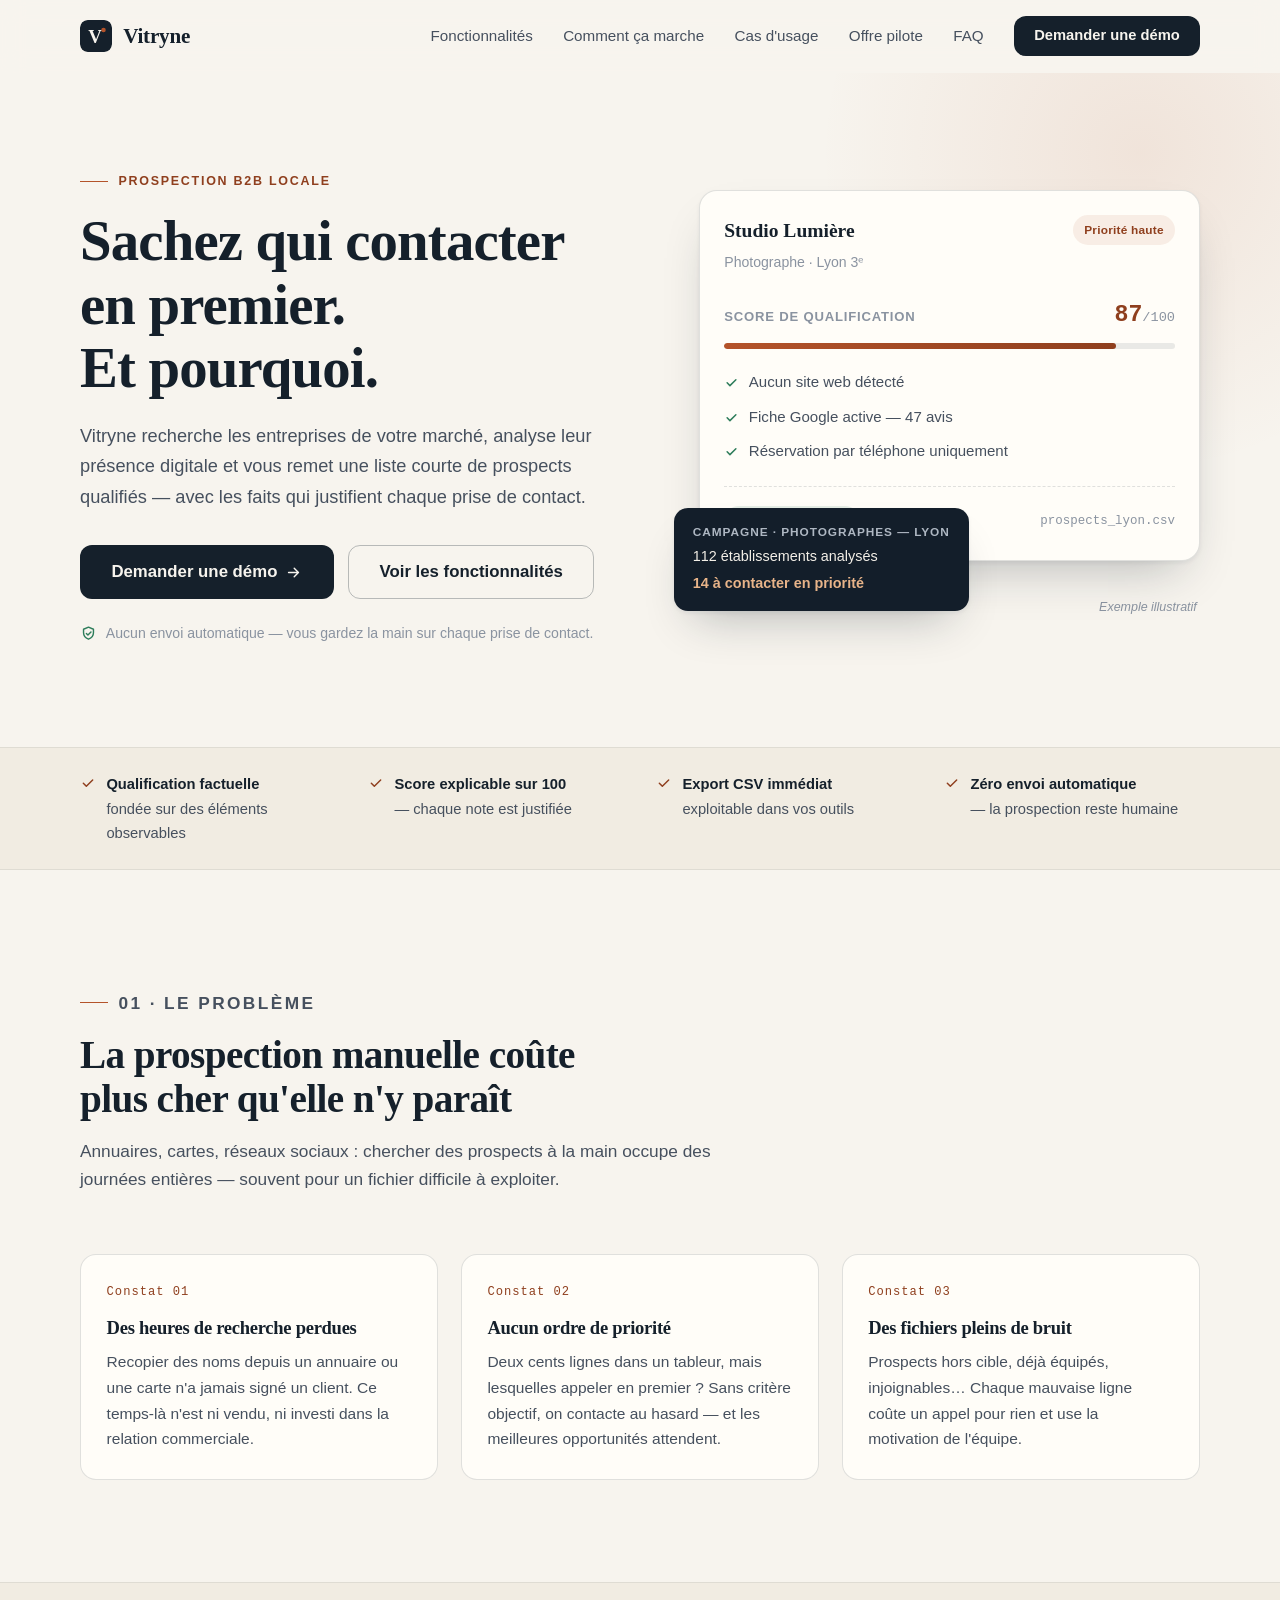
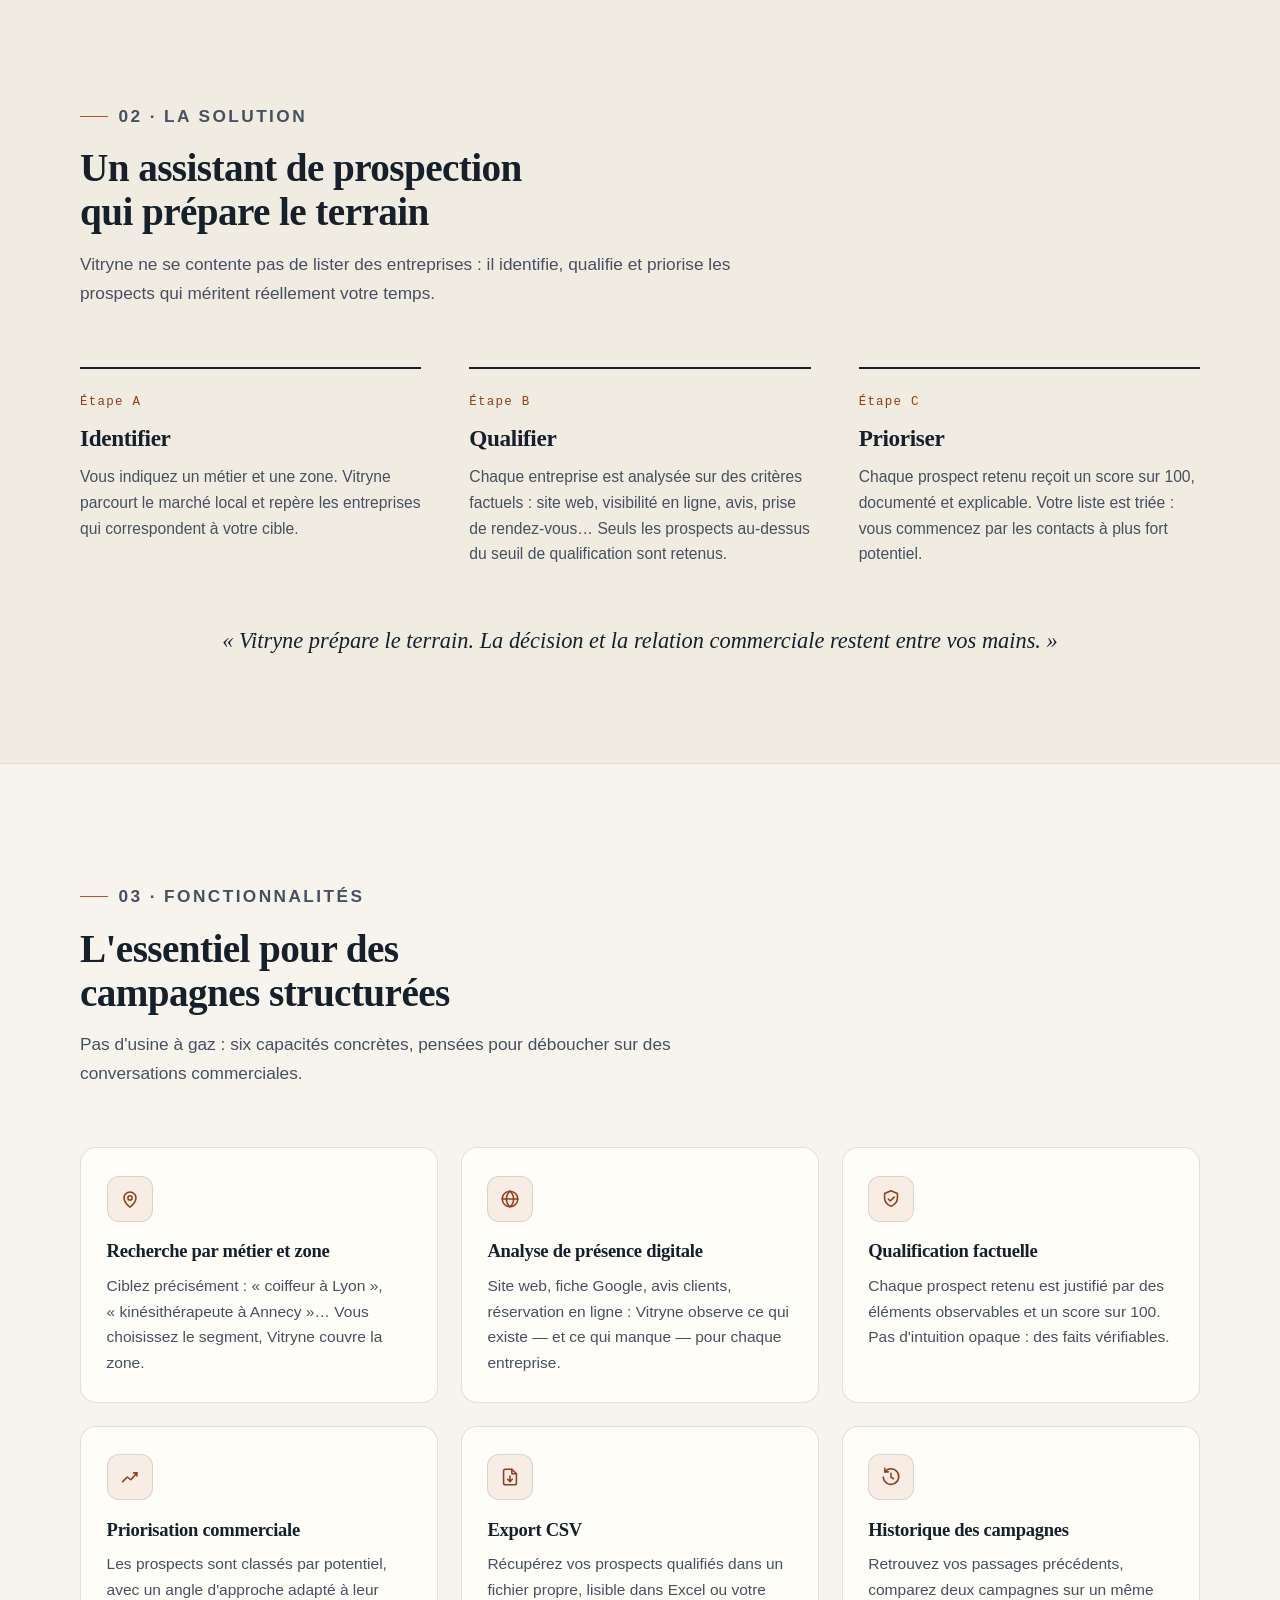
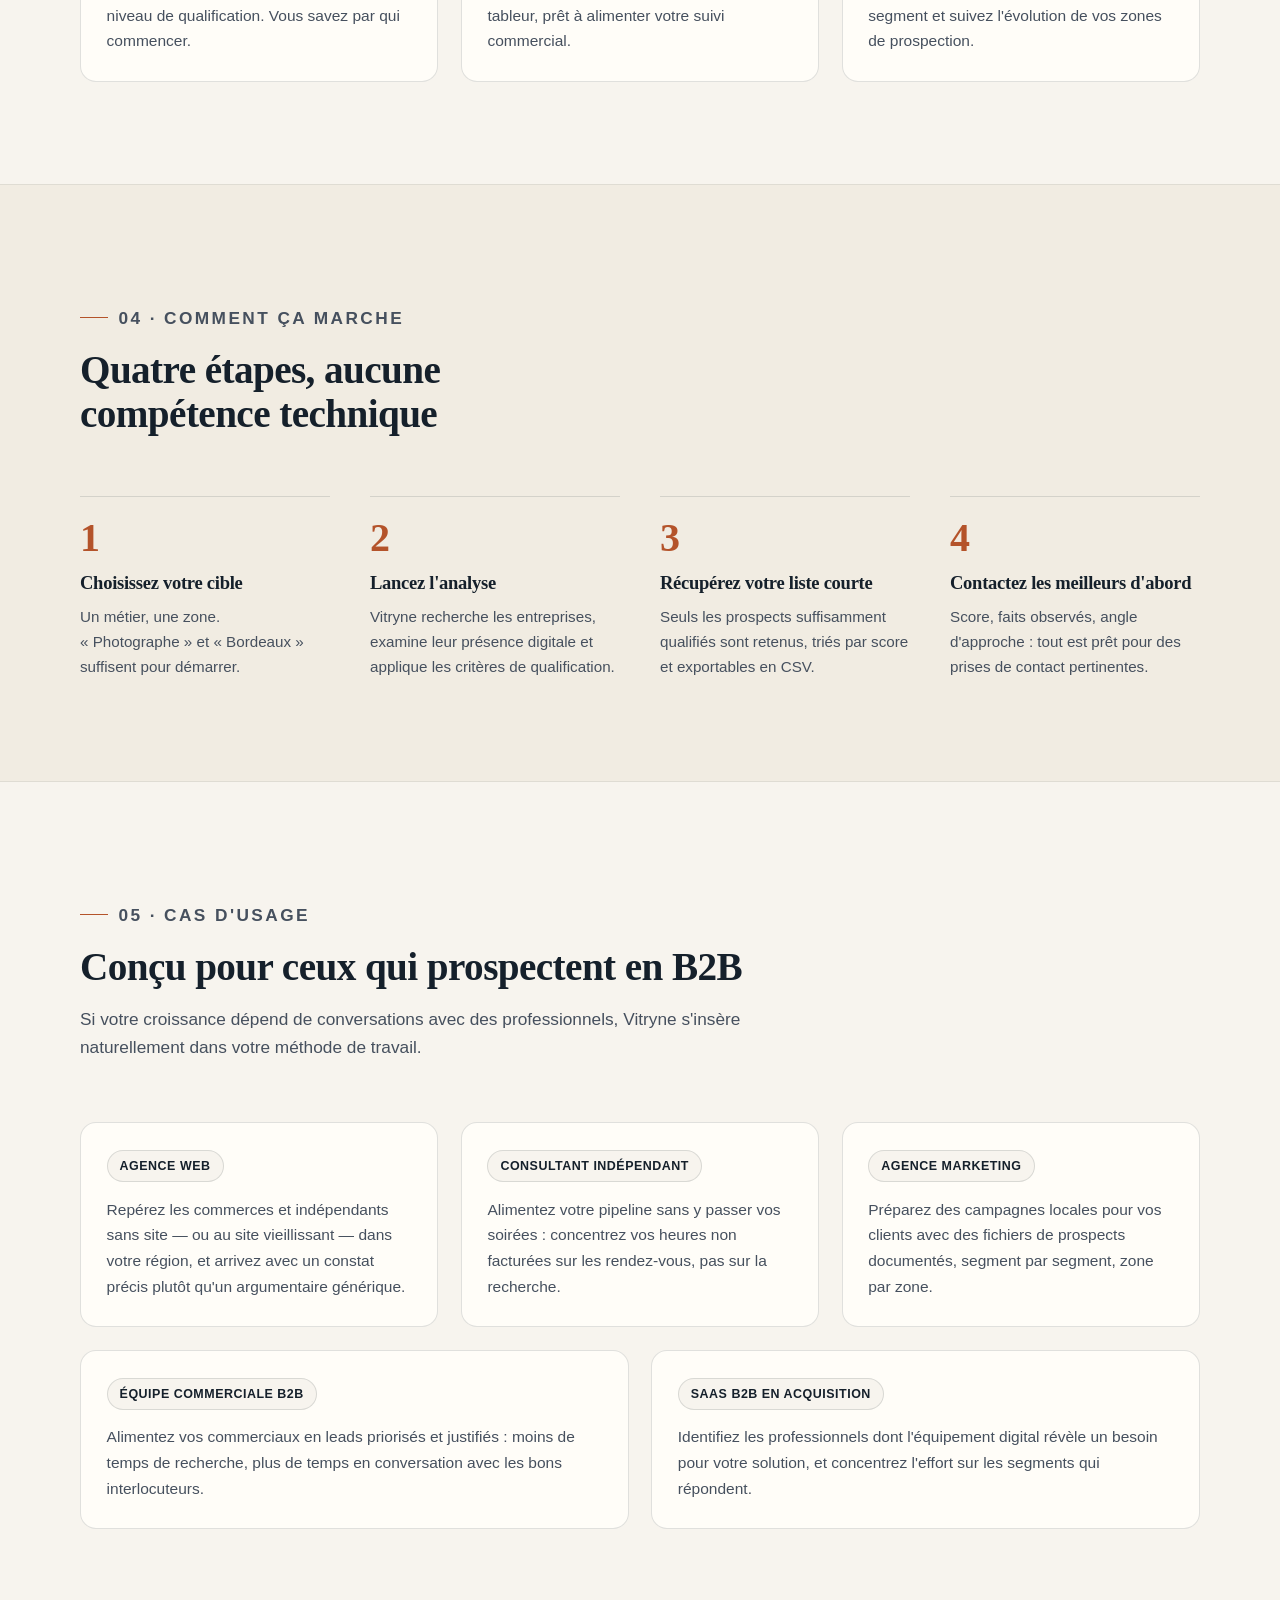
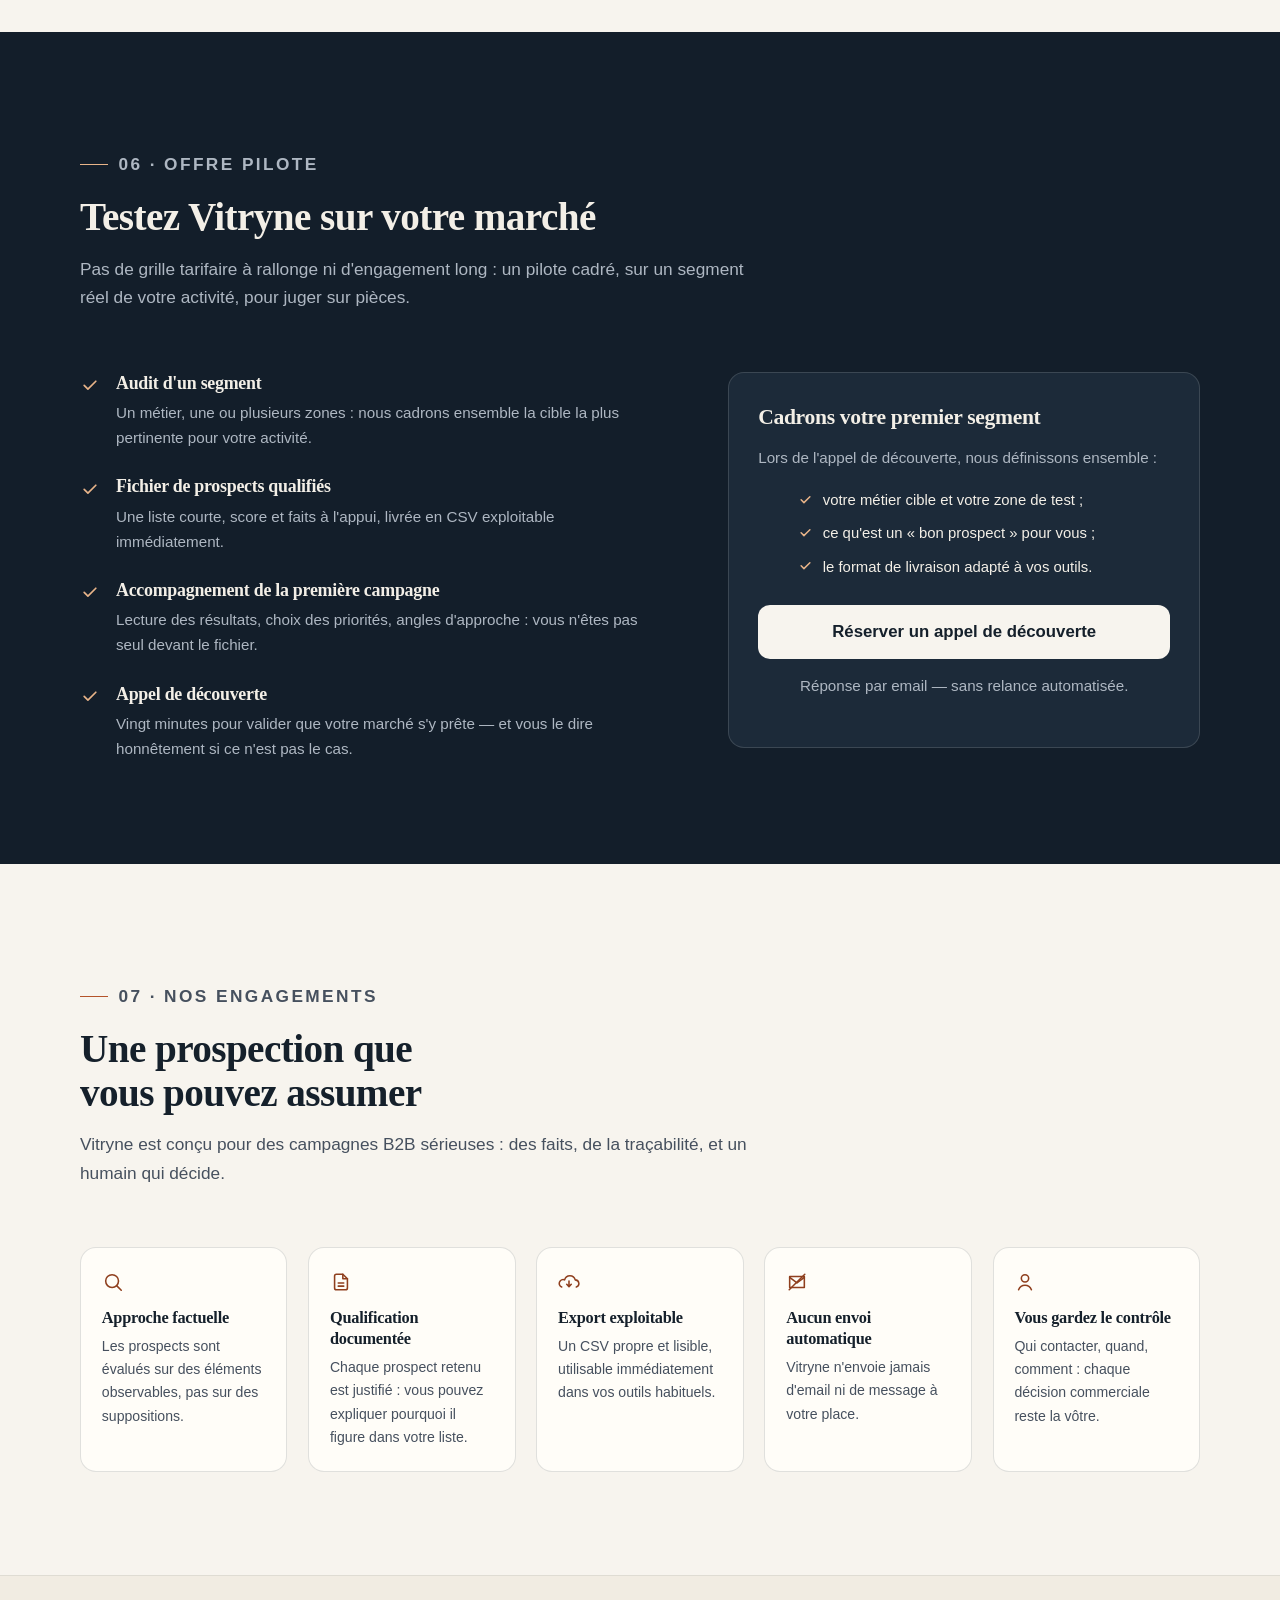
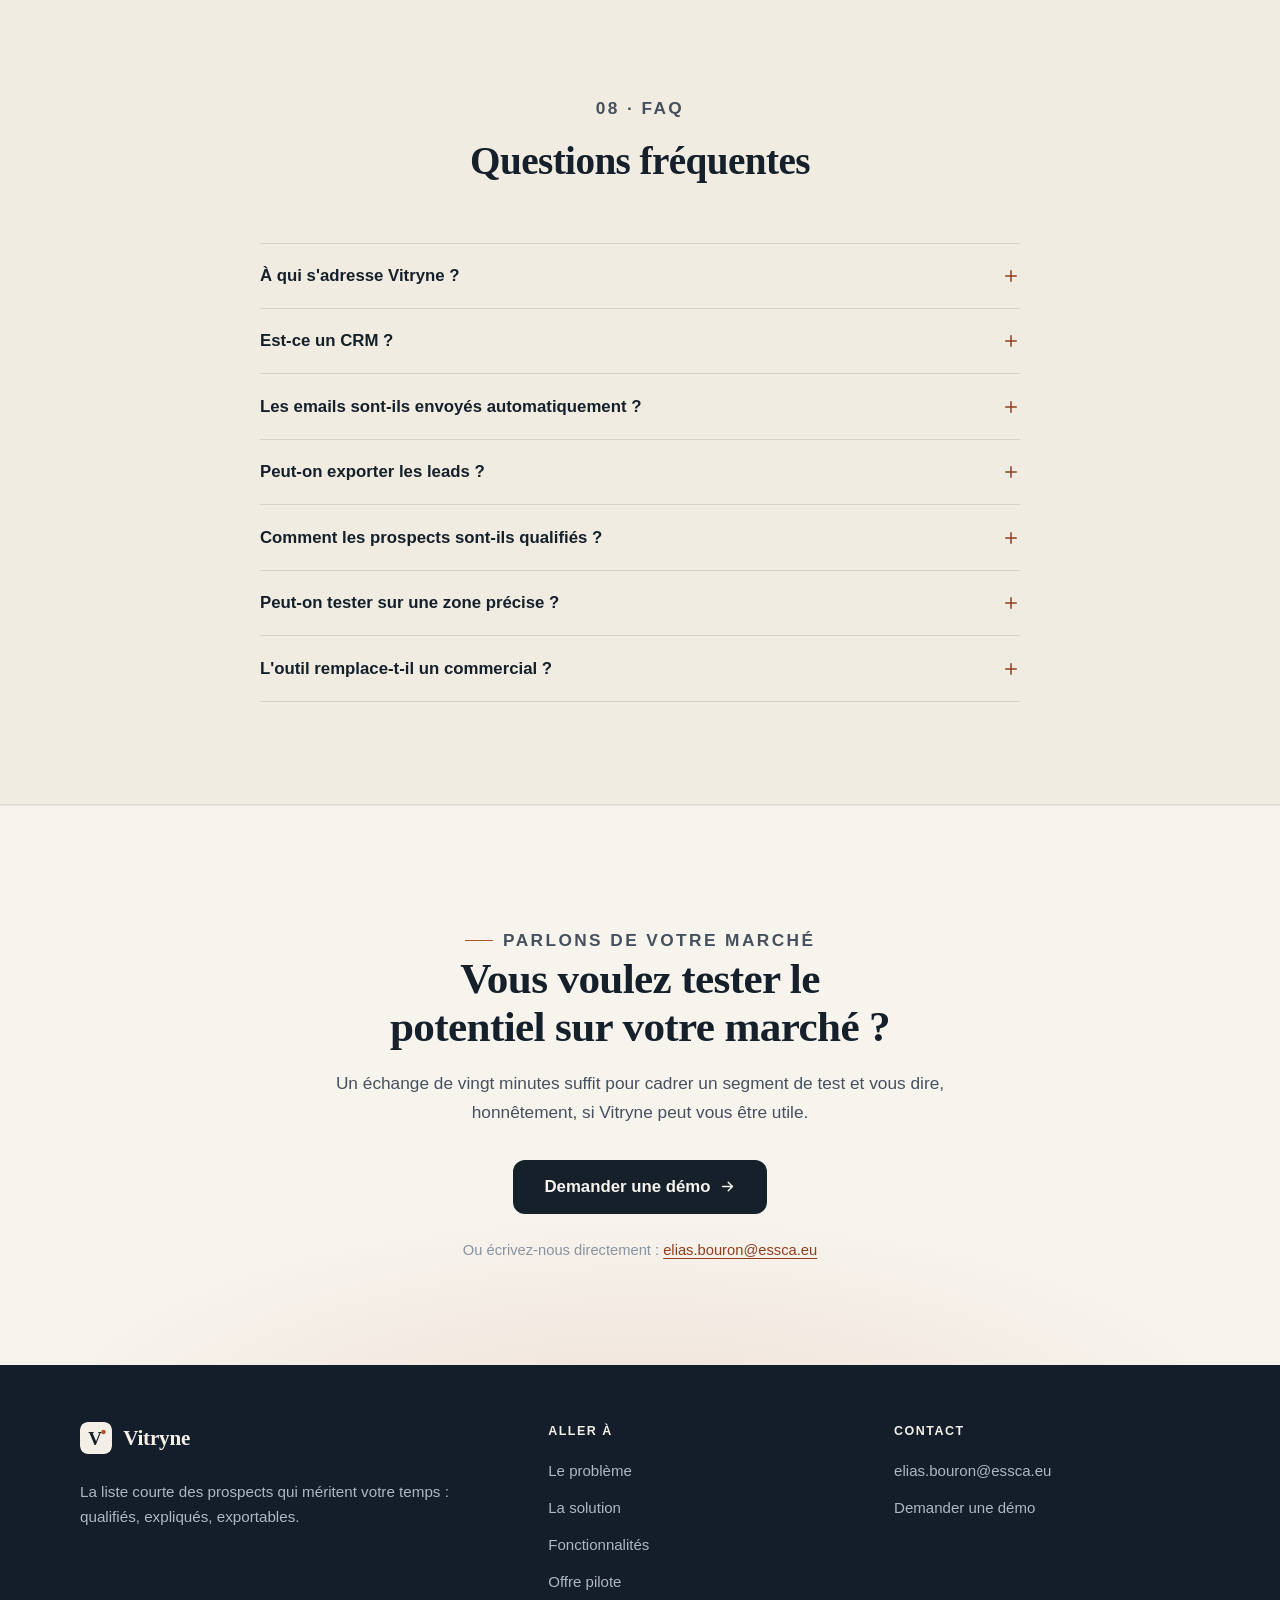
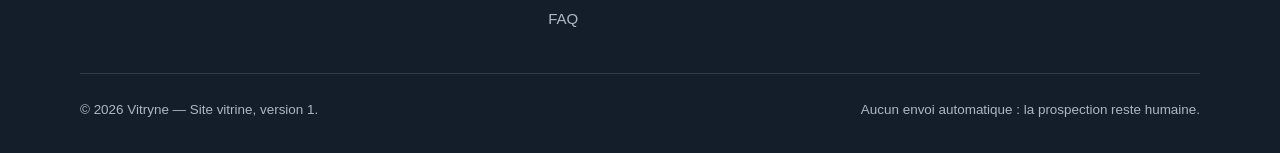
==== website/index.html @ 77cbf79b "feat: add static landing page for Vitryne Co-Authored-By: Claude Fable 5 <noreply@anthropic.com>" ====
<!DOCTYPE html>
<html lang="fr">
<head>
  <meta charset="UTF-8">
  <meta name="viewport" content="width=device-width, initial-scale=1.0">
  <title>Vitryne — Des prospects B2B qualifiés, priorisés, exportables</title>
  <meta name="description" content="Vitryne recherche les entreprises de votre zone, analyse leur présence digitale et vous remet une liste courte de prospects qualifiés — avec les faits qui justifient chaque contact. Sans envoi automatique.">
  <meta property="og:title" content="Vitryne — Des prospects B2B qualifiés, priorisés, exportables">
  <meta property="og:description" content="Sachez qui contacter en premier, et pourquoi. Liste courte, score explicable, export CSV. Aucun envoi automatique.">
  <meta property="og:type" content="website">
  <link rel="icon" type="image/svg+xml" href="assets/img/favicon.svg">
  <link rel="stylesheet" href="assets/css/styles.css">
</head>
<body>

  <a class="skip-link" href="#contenu">Aller au contenu</a>

  <!-- ======================================================= En-tête -->
  <header class="site-header">
    <div class="container header-inner">
      <a class="brand" href="#" aria-label="Vitryne — retour en haut de page">
        <svg class="brand-mark" viewBox="0 0 64 64" xmlns="http://www.w3.org/2000/svg" aria-hidden="true">
          <rect width="64" height="64" rx="14" fill="#15202b"/>
          <text x="30" y="45" text-anchor="middle" font-family="Georgia, 'Times New Roman', serif" font-size="38" font-weight="700" fill="#f7f4ee">V</text>
          <circle cx="47" cy="20" r="4.5" fill="#b4532a"/>
        </svg>
        <span class="brand-name">Vitryne</span>
      </a>

      <button class="nav-toggle" type="button" aria-expanded="false" aria-controls="site-nav" aria-label="Ouvrir le menu">
        <span></span>
        <span></span>
      </button>

      <nav class="site-nav" id="site-nav" aria-label="Navigation principale">
        <ul>
          <li><a href="#fonctionnalites">Fonctionnalités</a></li>
          <li><a href="#comment-ca-marche">Comment ça marche</a></li>
          <li><a href="#cas-usage">Cas d'usage</a></li>
          <li><a href="#offre-pilote">Offre pilote</a></li>
          <li><a href="#faq">FAQ</a></li>
          <!-- TODO&nbsp;: remplacer l'adresse provisoire par l'adresse de contact définitive -->
          <li><a class="btn btn--primary" href="mailto:elias.bouron@essca.eu?subject=Demande%20de%20d%C3%A9mo%20%E2%80%94%20Vitryne">Demander une démo</a></li>
        </ul>
      </nav>
    </div>
  </header>

  <main id="contenu">

    <!-- ===================================================== Hero -->
    <section class="hero">
      <div class="container hero-grid">
        <div>
          <p class="eyebrow">Prospection B2B locale</p>
          <h1>Sachez qui contacter en&nbsp;premier. Et&nbsp;pourquoi.</h1>
          <p class="hero-lead">
            Vitryne recherche les entreprises de votre marché, analyse leur présence
            digitale et vous remet une liste courte de prospects qualifiés —
            avec les faits qui justifient chaque prise de contact.
          </p>
          <div class="hero-actions">
            <a class="btn btn--primary btn--lg" href="mailto:elias.bouron@essca.eu?subject=Demande%20de%20d%C3%A9mo%20%E2%80%94%20Vitryne">
              Demander une démo
              <svg width="17" height="17" viewBox="0 0 24 24" fill="none" stroke="currentColor" stroke-width="2" stroke-linecap="round" stroke-linejoin="round" aria-hidden="true"><path d="M5 12h14M13 6l6 6-6 6"/></svg>
            </a>
            <a class="btn btn--ghost btn--lg" href="#fonctionnalites">Voir les fonctionnalités</a>
          </div>
          <p class="hero-note">
            <svg width="17" height="17" viewBox="0 0 24 24" fill="none" stroke="currentColor" stroke-width="2" stroke-linecap="round" stroke-linejoin="round" aria-hidden="true"><path d="M12 3l7 3v5c0 4.4-3 7.4-7 9-4-1.6-7-4.6-7-9V6l7-3z"/><path d="M9 12l2.2 2.2L15.5 10"/></svg>
            Aucun envoi automatique — vous gardez la main sur chaque prise de contact.
          </p>
        </div>

        <!-- Aperçu produit simulé en HTML/CSS (aucune image externe) -->
        <div class="hero-visual reveal">
          <div class="lead-card" role="img" aria-label="Exemple de fiche prospect&nbsp;: Studio Lumière, photographe à Lyon, score de qualification 87 sur 100, retenu pour export">
            <div class="lead-card-top">
              <div>
                <span class="lead-name">Studio Lumière</span>
                <span class="lead-meta">Photographe · Lyon 3ᵉ</span>
              </div>
              <span class="badge badge--priority">Priorité haute</span>
            </div>
            <div class="score-row">
              <span class="score-label">Score de qualification</span>
              <span class="score-value">87<small>/100</small></span>
            </div>
            <div class="score-bar"><span style="width: 87%"></span></div>
            <ul class="facts">
              <li>
                <svg width="15" height="15" viewBox="0 0 24 24" fill="none" stroke="currentColor" stroke-width="2.4" stroke-linecap="round" stroke-linejoin="round" aria-hidden="true"><path d="M5 12.5l4.5 4.5L19 7.5"/></svg>
                Aucun site web détecté
              </li>
              <li>
                <svg width="15" height="15" viewBox="0 0 24 24" fill="none" stroke="currentColor" stroke-width="2.4" stroke-linecap="round" stroke-linejoin="round" aria-hidden="true"><path d="M5 12.5l4.5 4.5L19 7.5"/></svg>
                Fiche Google active — 47 avis
              </li>
              <li>
                <svg width="15" height="15" viewBox="0 0 24 24" fill="none" stroke="currentColor" stroke-width="2.4" stroke-linecap="round" stroke-linejoin="round" aria-hidden="true"><path d="M5 12.5l4.5 4.5L19 7.5"/></svg>
                Réservation par téléphone uniquement
              </li>
            </ul>
            <div class="lead-card-bottom">
              <span class="badge badge--export">Retenu pour export</span>
              <span class="file-chip">prospects_lyon.csv</span>
            </div>
          </div>

          <div class="campaign-chip" aria-hidden="true">
            <span class="chip-title">Campagne · Photographes — Lyon</span>
            <span class="chip-line">112 établissements analysés</span>
            <span class="chip-line chip-line--strong">14 à contacter en priorité</span>
          </div>

          <p class="visual-note">Exemple illustratif</p>
        </div>
      </div>
    </section>

    <!-- ============================================ Réassurance courte -->
    <section class="trust-bar" aria-label="Points de confiance">
      <div class="container">
        <ul>
          <li>
            <svg width="16" height="16" viewBox="0 0 24 24" fill="none" stroke="currentColor" stroke-width="2.2" stroke-linecap="round" stroke-linejoin="round" aria-hidden="true"><path d="M5 12.5l4.5 4.5L19 7.5"/></svg>
            <span><strong>Qualification factuelle</strong> fondée sur des éléments observables</span>
          </li>
          <li>
            <svg width="16" height="16" viewBox="0 0 24 24" fill="none" stroke="currentColor" stroke-width="2.2" stroke-linecap="round" stroke-linejoin="round" aria-hidden="true"><path d="M5 12.5l4.5 4.5L19 7.5"/></svg>
            <span><strong>Score explicable sur 100</strong> — chaque note est justifiée</span>
          </li>
          <li>
            <svg width="16" height="16" viewBox="0 0 24 24" fill="none" stroke="currentColor" stroke-width="2.2" stroke-linecap="round" stroke-linejoin="round" aria-hidden="true"><path d="M5 12.5l4.5 4.5L19 7.5"/></svg>
            <span><strong>Export CSV immédiat</strong> exploitable dans vos outils</span>
          </li>
          <li>
            <svg width="16" height="16" viewBox="0 0 24 24" fill="none" stroke="currentColor" stroke-width="2.2" stroke-linecap="round" stroke-linejoin="round" aria-hidden="true"><path d="M5 12.5l4.5 4.5L19 7.5"/></svg>
            <span><strong>Zéro envoi automatique</strong> — la prospection reste humaine</span>
          </li>
        </ul>
      </div>
    </section>

    <!-- ===================================================== Problème -->
    <section class="section" id="probleme">
      <div class="container">
        <div class="section-head reveal">
          <p class="eyebrow">01 · Le problème</p>
          <h2>La prospection manuelle coûte plus cher qu'elle n'y paraît</h2>
          <p>
            Annuaires, cartes, réseaux sociaux&nbsp;: chercher des prospects à la main
            occupe des journées entières — souvent pour un fichier difficile à exploiter.
          </p>
        </div>
        <div class="grid-3 reveal" data-stagger>
          <article class="card">
            <span class="card-kicker">Constat 01</span>
            <h3>Des heures de recherche perdues</h3>
            <p>
              Recopier des noms depuis un annuaire ou une carte n'a jamais signé un
              client. Ce temps-là n'est ni vendu, ni investi dans la relation commerciale.
            </p>
          </article>
          <article class="card">
            <span class="card-kicker">Constat 02</span>
            <h3>Aucun ordre de priorité</h3>
            <p>
              Deux cents lignes dans un tableur, mais lesquelles appeler en premier&nbsp;?
              Sans critère objectif, on contacte au hasard — et les meilleures
              opportunités attendent.
            </p>
          </article>
          <article class="card">
            <span class="card-kicker">Constat 03</span>
            <h3>Des fichiers pleins de bruit</h3>
            <p>
              Prospects hors cible, déjà équipés, injoignables… Chaque mauvaise ligne
              coûte un appel pour rien et use la motivation de l'équipe.
            </p>
          </article>
        </div>
      </div>
    </section>

    <!-- ===================================================== Solution -->
    <section class="section section--tinted" id="solution">
      <div class="container">
        <div class="section-head reveal">
          <p class="eyebrow">02 · La solution</p>
          <h2>Un assistant de prospection qui prépare le terrain</h2>
          <p>
            Vitryne ne se contente pas de lister des entreprises&nbsp;: il identifie,
            qualifie et priorise les prospects qui méritent réellement votre temps.
          </p>
        </div>
        <div class="pillars reveal" data-stagger>
          <div class="pillar">
            <span class="pillar-step">Étape A</span>
            <h3>Identifier</h3>
            <p>
              Vous indiquez un métier et une zone. Vitryne parcourt le marché local
              et repère les entreprises qui correspondent à votre cible.
            </p>
          </div>
          <div class="pillar">
            <span class="pillar-step">Étape B</span>
            <h3>Qualifier</h3>
            <p>
              Chaque entreprise est analysée sur des critères factuels&nbsp;: site web,
              visibilité en ligne, avis, prise de rendez-vous… Seuls les prospects
              au-dessus du seuil de qualification sont retenus.
            </p>
          </div>
          <div class="pillar">
            <span class="pillar-step">Étape C</span>
            <h3>Prioriser</h3>
            <p>
              Chaque prospect retenu reçoit un score sur 100, documenté et explicable.
              Votre liste est triée&nbsp;: vous commencez par les contacts à plus fort potentiel.
            </p>
          </div>
        </div>
        <p class="solution-quote reveal">
          «&nbsp;Vitryne prépare le terrain. La décision et la relation commerciale
          restent entre vos mains.&nbsp;»
        </p>
      </div>
    </section>

    <!-- ============================================== Fonctionnalités -->
    <section class="section" id="fonctionnalites">
      <div class="container">
        <div class="section-head reveal">
          <p class="eyebrow">03 · Fonctionnalités</p>
          <h2>L'essentiel pour des campagnes structurées</h2>
          <p>
            Pas d'usine à gaz&nbsp;: six capacités concrètes, pensées pour déboucher
            sur des conversations commerciales.
          </p>
        </div>
        <div class="grid-3 reveal" data-stagger>
          <article class="card">
            <span class="feature-icon">
              <svg width="22" height="22" viewBox="0 0 24 24" fill="none" stroke="currentColor" stroke-width="1.7" stroke-linecap="round" stroke-linejoin="round" aria-hidden="true"><path d="M12 21s-6.5-5.4-6.5-10.2A6.5 6.5 0 0 1 12 4.3a6.5 6.5 0 0 1 6.5 6.5C18.5 15.6 12 21 12 21z"/><circle cx="12" cy="10.8" r="2.3"/></svg>
            </span>
            <h3>Recherche par métier et zone</h3>
            <p>
              Ciblez précisément&nbsp;: «&nbsp;coiffeur à Lyon&nbsp;», «&nbsp;kinésithérapeute
              à Annecy&nbsp;»… Vous choisissez le segment, Vitryne couvre la zone.
            </p>
          </article>
          <article class="card">
            <span class="feature-icon">
              <svg width="22" height="22" viewBox="0 0 24 24" fill="none" stroke="currentColor" stroke-width="1.7" stroke-linecap="round" stroke-linejoin="round" aria-hidden="true"><circle cx="12" cy="12" r="8.5"/><path d="M3.5 12h17M12 3.5c2.6 2.3 4 5.2 4 8.5s-1.4 6.2-4 8.5c-2.6-2.3-4-5.2-4-8.5s1.4-6.2 4-8.5z"/></svg>
            </span>
            <h3>Analyse de présence digitale</h3>
            <p>
              Site web, fiche Google, avis clients, réservation en ligne&nbsp;: Vitryne
              observe ce qui existe — et ce qui manque — pour chaque entreprise.
            </p>
          </article>
          <article class="card">
            <span class="feature-icon">
              <svg width="22" height="22" viewBox="0 0 24 24" fill="none" stroke="currentColor" stroke-width="1.7" stroke-linecap="round" stroke-linejoin="round" aria-hidden="true"><path d="M12 3l7 3v5c0 4.4-3 7.4-7 9-4-1.6-7-4.6-7-9V6l7-3z"/><path d="M9 12l2.2 2.2L15.5 10"/></svg>
            </span>
            <h3>Qualification factuelle</h3>
            <p>
              Chaque prospect retenu est justifié par des éléments observables et un
              score sur 100. Pas d'intuition opaque&nbsp;: des faits vérifiables.
            </p>
          </article>
          <article class="card">
            <span class="feature-icon">
              <svg width="22" height="22" viewBox="0 0 24 24" fill="none" stroke="currentColor" stroke-width="1.7" stroke-linecap="round" stroke-linejoin="round" aria-hidden="true"><path d="M4 17l5-5 4 3 6.5-7.5"/><path d="M16 7.5h3.5V11"/></svg>
            </span>
            <h3>Priorisation commerciale</h3>
            <p>
              Les prospects sont classés par potentiel, avec un angle d'approche
              adapté à leur niveau de qualification. Vous savez par qui commencer.
            </p>
          </article>
          <article class="card">
            <span class="feature-icon">
              <svg width="22" height="22" viewBox="0 0 24 24" fill="none" stroke="currentColor" stroke-width="1.7" stroke-linecap="round" stroke-linejoin="round" aria-hidden="true"><path d="M14 3.5H7a2 2 0 0 0-2 2v13a2 2 0 0 0 2 2h10a2 2 0 0 0 2-2V8.5l-5-5z"/><path d="M14 3.5v5h5"/><path d="M12 11v6M9.5 14.5L12 17l2.5-2.5"/></svg>
            </span>
            <h3>Export CSV</h3>
            <p>
              Récupérez vos prospects qualifiés dans un fichier propre, lisible dans
              Excel ou votre tableur, prêt à alimenter votre suivi commercial.
            </p>
          </article>
          <article class="card">
            <span class="feature-icon">
              <svg width="22" height="22" viewBox="0 0 24 24" fill="none" stroke="currentColor" stroke-width="1.7" stroke-linecap="round" stroke-linejoin="round" aria-hidden="true"><path d="M5.2 6.4A8.5 8.5 0 1 1 3.5 12"/><path d="M5.2 2.6v3.8H9"/><path d="M12 8v4.2l2.8 1.7"/></svg>
            </span>
            <h3>Historique des campagnes</h3>
            <p>
              Retrouvez vos passages précédents, comparez deux campagnes sur un même
              segment et suivez l'évolution de vos zones de prospection.
            </p>
          </article>
        </div>
      </div>
    </section>

    <!-- ============================================ Comment ça marche -->
    <section class="section section--tinted" id="comment-ca-marche">
      <div class="container">
        <div class="section-head reveal">
          <p class="eyebrow">04 · Comment ça marche</p>
          <h2>Quatre étapes, aucune compétence technique</h2>
        </div>
        <ol class="steps reveal" data-stagger>
          <li class="step">
            <span class="step-num" aria-hidden="true">1</span>
            <h3>Choisissez votre cible</h3>
            <p>Un métier, une zone. «&nbsp;Photographe&nbsp;» et «&nbsp;Bordeaux&nbsp;» suffisent pour démarrer.</p>
          </li>
          <li class="step">
            <span class="step-num" aria-hidden="true">2</span>
            <h3>Lancez l'analyse</h3>
            <p>Vitryne recherche les entreprises, examine leur présence digitale et applique les critères de qualification.</p>
          </li>
          <li class="step">
            <span class="step-num" aria-hidden="true">3</span>
            <h3>Récupérez votre liste courte</h3>
            <p>Seuls les prospects suffisamment qualifiés sont retenus, triés par score et exportables en CSV.</p>
          </li>
          <li class="step">
            <span class="step-num" aria-hidden="true">4</span>
            <h3>Contactez les meilleurs d'abord</h3>
            <p>Score, faits observés, angle d'approche&nbsp;: tout est prêt pour des prises de contact pertinentes.</p>
          </li>
        </ol>
      </div>
    </section>

    <!-- ================================================== Cas d'usage -->
    <section class="section" id="cas-usage">
      <div class="container">
        <div class="section-head reveal">
          <p class="eyebrow">05 · Cas d'usage</p>
          <h2>Conçu pour ceux qui prospectent en B2B</h2>
          <p>
            Si votre croissance dépend de conversations avec des professionnels,
            Vitryne s'insère naturellement dans votre méthode de travail.
          </p>
        </div>
        <ul class="usecase-grid reveal" data-stagger>
          <li class="card">
            <span class="usecase-label">Agence web</span>
            <p>
              Repérez les commerces et indépendants sans site — ou au site vieillissant —
              dans votre région, et arrivez avec un constat précis plutôt qu'un
              argumentaire générique.
            </p>
          </li>
          <li class="card">
            <span class="usecase-label">Consultant indépendant</span>
            <p>
              Alimentez votre pipeline sans y passer vos soirées&nbsp;: concentrez vos
              heures non facturées sur les rendez-vous, pas sur la recherche.
            </p>
          </li>
          <li class="card">
            <span class="usecase-label">Agence marketing</span>
            <p>
              Préparez des campagnes locales pour vos clients avec des fichiers de
              prospects documentés, segment par segment, zone par zone.
            </p>
          </li>
          <li class="card">
            <span class="usecase-label">Équipe commerciale B2B</span>
            <p>
              Alimentez vos commerciaux en leads priorisés et justifiés&nbsp;: moins de
              temps de recherche, plus de temps en conversation avec les bons interlocuteurs.
            </p>
          </li>
          <li class="card">
            <span class="usecase-label">SaaS B2B en acquisition</span>
            <p>
              Identifiez les professionnels dont l'équipement digital révèle un besoin
              pour votre solution, et concentrez l'effort sur les segments qui répondent.
            </p>
          </li>
        </ul>
      </div>
    </section>

    <!-- ================================================== Offre pilote -->
    <section class="section pilot" id="offre-pilote">
      <div class="container">
        <div class="section-head reveal">
          <p class="eyebrow">06 · Offre pilote</p>
          <h2>Testez Vitryne sur votre marché</h2>
          <p>
            Pas de grille tarifaire à rallonge ni d'engagement long&nbsp;: un pilote
            cadré, sur un segment réel de votre activité, pour juger sur pièces.
          </p>
        </div>
        <div class="pilot-grid">
          <ul class="pilot-list reveal" data-stagger>
            <li>
              <svg width="20" height="20" viewBox="0 0 24 24" fill="none" stroke="currentColor" stroke-width="2" stroke-linecap="round" stroke-linejoin="round" aria-hidden="true"><path d="M5 12.5l4.5 4.5L19 7.5"/></svg>
              <div>
                <h3>Audit d'un segment</h3>
                <p>Un métier, une ou plusieurs zones&nbsp;: nous cadrons ensemble la cible la plus pertinente pour votre activité.</p>
              </div>
            </li>
            <li>
              <svg width="20" height="20" viewBox="0 0 24 24" fill="none" stroke="currentColor" stroke-width="2" stroke-linecap="round" stroke-linejoin="round" aria-hidden="true"><path d="M5 12.5l4.5 4.5L19 7.5"/></svg>
              <div>
                <h3>Fichier de prospects qualifiés</h3>
                <p>Une liste courte, score et faits à l'appui, livrée en CSV exploitable immédiatement.</p>
              </div>
            </li>
            <li>
              <svg width="20" height="20" viewBox="0 0 24 24" fill="none" stroke="currentColor" stroke-width="2" stroke-linecap="round" stroke-linejoin="round" aria-hidden="true"><path d="M5 12.5l4.5 4.5L19 7.5"/></svg>
              <div>
                <h3>Accompagnement de la première campagne</h3>
                <p>Lecture des résultats, choix des priorités, angles d'approche&nbsp;: vous n'êtes pas seul devant le fichier.</p>
              </div>
            </li>
            <li>
              <svg width="20" height="20" viewBox="0 0 24 24" fill="none" stroke="currentColor" stroke-width="2" stroke-linecap="round" stroke-linejoin="round" aria-hidden="true"><path d="M5 12.5l4.5 4.5L19 7.5"/></svg>
              <div>
                <h3>Appel de découverte</h3>
                <p>Vingt minutes pour valider que votre marché s'y prête — et vous le dire honnêtement si ce n'est pas le cas.</p>
              </div>
            </li>
          </ul>

          <aside class="pilot-card reveal">
            <h3>Cadrons votre premier segment</h3>
            <p>Lors de l'appel de découverte, nous définissons ensemble&nbsp;:</p>
            <ul>
              <li>
                <svg width="15" height="15" viewBox="0 0 24 24" fill="none" stroke="currentColor" stroke-width="2.4" stroke-linecap="round" stroke-linejoin="round" aria-hidden="true"><path d="M5 12.5l4.5 4.5L19 7.5"/></svg>
                votre métier cible et votre zone de test&nbsp;;
              </li>
              <li>
                <svg width="15" height="15" viewBox="0 0 24 24" fill="none" stroke="currentColor" stroke-width="2.4" stroke-linecap="round" stroke-linejoin="round" aria-hidden="true"><path d="M5 12.5l4.5 4.5L19 7.5"/></svg>
                ce qu'est un «&nbsp;bon prospect&nbsp;» pour vous&nbsp;;
              </li>
              <li>
                <svg width="15" height="15" viewBox="0 0 24 24" fill="none" stroke="currentColor" stroke-width="2.4" stroke-linecap="round" stroke-linejoin="round" aria-hidden="true"><path d="M5 12.5l4.5 4.5L19 7.5"/></svg>
                le format de livraison adapté à vos outils.
              </li>
            </ul>
            <a class="btn btn--paper btn--lg" href="mailto:elias.bouron@essca.eu?subject=Offre%20pilote%20%E2%80%94%20Vitryne">Réserver un appel de découverte</a>
            <p class="pilot-card-note">Réponse par email — sans relance automatisée.</p>
          </aside>
        </div>
      </div>
    </section>

    <!-- ================================================== Engagements -->
    <section class="section" id="engagements">
      <div class="container">
        <div class="section-head reveal">
          <p class="eyebrow">07 · Nos engagements</p>
          <h2>Une prospection que vous pouvez assumer</h2>
          <p>
            Vitryne est conçu pour des campagnes B2B sérieuses&nbsp;: des faits,
            de la traçabilité, et un humain qui décide.
          </p>
        </div>
        <ul class="pledges reveal" data-stagger>
          <li class="pledge">
            <svg width="22" height="22" viewBox="0 0 24 24" fill="none" stroke="currentColor" stroke-width="1.7" stroke-linecap="round" stroke-linejoin="round" aria-hidden="true"><circle cx="11" cy="11" r="7"/><path d="M21 21l-4.8-4.8"/></svg>
            <h3>Approche factuelle</h3>
            <p>Les prospects sont évalués sur des éléments observables, pas sur des suppositions.</p>
          </li>
          <li class="pledge">
            <svg width="22" height="22" viewBox="0 0 24 24" fill="none" stroke="currentColor" stroke-width="1.7" stroke-linecap="round" stroke-linejoin="round" aria-hidden="true"><path d="M14 3.5H7a2 2 0 0 0-2 2v13a2 2 0 0 0 2 2h10a2 2 0 0 0 2-2V8.5l-5-5z"/><path d="M14 3.5v5h5"/><path d="M9 13h6M9 16.5h6"/></svg>
            <h3>Qualification documentée</h3>
            <p>Chaque prospect retenu est justifié&nbsp;: vous pouvez expliquer pourquoi il figure dans votre liste.</p>
          </li>
          <li class="pledge">
            <svg width="22" height="22" viewBox="0 0 24 24" fill="none" stroke="currentColor" stroke-width="1.7" stroke-linecap="round" stroke-linejoin="round" aria-hidden="true"><path d="M12 11v6M9.5 14.5L12 17l2.5-2.5"/><path d="M20 17.5a4 4 0 0 0-1.2-7.8 6 6 0 0 0-11.6 0A4 4 0 0 0 4 17.5"/></svg>
            <h3>Export exploitable</h3>
            <p>Un CSV propre et lisible, utilisable immédiatement dans vos outils habituels.</p>
          </li>
          <li class="pledge">
            <svg width="22" height="22" viewBox="0 0 24 24" fill="none" stroke="currentColor" stroke-width="1.7" stroke-linecap="round" stroke-linejoin="round" aria-hidden="true"><path d="M4 6h16v12H4z"/><path d="M4 7l8 6 8-6"/><path d="M3.5 20.5l17-17"/></svg>
            <h3>Aucun envoi automatique</h3>
            <p>Vitryne n'envoie jamais d'email ni de message à votre place.</p>
          </li>
          <li class="pledge">
            <svg width="22" height="22" viewBox="0 0 24 24" fill="none" stroke="currentColor" stroke-width="1.7" stroke-linecap="round" stroke-linejoin="round" aria-hidden="true"><circle cx="12" cy="8" r="4"/><path d="M5 20.5c1.3-3.3 4-5 7-5s5.7 1.7 7 5"/></svg>
            <h3>Vous gardez le contrôle</h3>
            <p>Qui contacter, quand, comment&nbsp;: chaque décision commerciale reste la vôtre.</p>
          </li>
        </ul>
      </div>
    </section>

    <!-- ========================================================== FAQ -->
    <section class="section section--tinted" id="faq">
      <div class="container">
        <div class="section-head section-head--center reveal">
          <p class="eyebrow">08 · FAQ</p>
          <h2>Questions fréquentes</h2>
        </div>
        <div class="faq-list reveal">
          <details>
            <summary>
              À qui s'adresse Vitryne&nbsp;?
              <svg width="18" height="18" viewBox="0 0 24 24" fill="none" stroke="currentColor" stroke-width="2" stroke-linecap="round" aria-hidden="true"><path d="M12 5v14M5 12h14"/></svg>
            </summary>
            <p>
              Aux entreprises et indépendants qui vendent à des professionnels :
              agences web et marketing, consultants, équipes commerciales, éditeurs
              SaaS. Si vos clients sont des entreprises locales, vous êtes au bon endroit.
            </p>
          </details>
          <details>
            <summary>
              Est-ce un CRM&nbsp;?
              <svg width="18" height="18" viewBox="0 0 24 24" fill="none" stroke="currentColor" stroke-width="2" stroke-linecap="round" aria-hidden="true"><path d="M12 5v14M5 12h14"/></svg>
            </summary>
            <p>
              Non. Vitryne intervient en amont&nbsp;: il constitue une liste de prospects
              qualifiés que vous exploitez ensuite dans vos outils — tableur ou CRM
              existant. Il ne remplace pas votre outil de suivi.
            </p>
          </details>
          <details>
            <summary>
              Les emails sont-ils envoyés automatiquement&nbsp;?
              <svg width="18" height="18" viewBox="0 0 24 24" fill="none" stroke="currentColor" stroke-width="2" stroke-linecap="round" aria-hidden="true"><path d="M12 5v14M5 12h14"/></svg>
            </summary>
            <p>
              Jamais. Vitryne ne contacte personne à votre place. Il prépare la liste
              et les arguments&nbsp;; la prise de contact reste entièrement entre vos mains.
            </p>
          </details>
          <details>
            <summary>
              Peut-on exporter les leads&nbsp;?
              <svg width="18" height="18" viewBox="0 0 24 24" fill="none" stroke="currentColor" stroke-width="2" stroke-linecap="round" aria-hidden="true"><path d="M12 5v14M5 12h14"/></svg>
            </summary>
            <p>
              Oui, en CSV. Le fichier s'ouvre dans Excel ou tout autre tableur, et
              seuls les prospects au-dessus du seuil de qualification y figurent.
            </p>
          </details>
          <details>
            <summary>
              Comment les prospects sont-ils qualifiés&nbsp;?
              <svg width="18" height="18" viewBox="0 0 24 24" fill="none" stroke="currentColor" stroke-width="2" stroke-linecap="round" aria-hidden="true"><path d="M12 5v14M5 12h14"/></svg>
            </summary>
            <p>
              Sur des critères factuels et observables&nbsp;: présence d'un site web,
              visibilité en ligne, avis, possibilités de réservation… Ces éléments
              alimentent un score sur 100&nbsp;; en dessous du seuil de qualification,
              le prospect n'est pas retenu.
            </p>
          </details>
          <details>
            <summary>
              Peut-on tester sur une zone précise&nbsp;?
              <svg width="18" height="18" viewBox="0 0 24 24" fill="none" stroke="currentColor" stroke-width="2" stroke-linecap="round" aria-hidden="true"><path d="M12 5v14M5 12h14"/></svg>
            </summary>
            <p>
              Oui — c'est même le fonctionnement normal&nbsp;: chaque campagne cible un
              métier et une zone que vous choisissez. L'offre pilote sert exactement à cela.
            </p>
          </details>
          <details>
            <summary>
              L'outil remplace-t-il un commercial&nbsp;?
              <svg width="18" height="18" viewBox="0 0 24 24" fill="none" stroke="currentColor" stroke-width="2" stroke-linecap="round" aria-hidden="true"><path d="M12 5v14M5 12h14"/></svg>
            </summary>
            <p>
              Non, et ce n'est pas l'objectif. Vitryne supprime la recherche manuelle
              et le tri de masse pour que le temps commercial soit consacré aux
              conversations — là où il a de la valeur.
            </p>
          </details>
        </div>
      </div>
    </section>

    <!-- ==================================================== CTA final -->
    <section class="section final-cta" id="contact">
      <div class="container reveal">
        <p class="eyebrow">Parlons de votre marché</p>
        <h2>Vous voulez tester le potentiel sur votre marché&nbsp;?</h2>
        <p>
          Un échange de vingt minutes suffit pour cadrer un segment de test et vous
          dire, honnêtement, si Vitryne peut vous être utile.
        </p>
        <div class="hero-actions">
          <!-- TODO&nbsp;: remplacer l'adresse provisoire par l'adresse de contact définitive.
               Alternative sans email&nbsp;: décommenter le bouton neutre ci-dessous et
               supprimer le lien mailto. -->
          <a class="btn btn--primary btn--lg" href="mailto:elias.bouron@essca.eu?subject=Demande%20de%20d%C3%A9mo%20%E2%80%94%20Vitryne">
            Demander une démo
            <svg width="17" height="17" viewBox="0 0 24 24" fill="none" stroke="currentColor" stroke-width="2" stroke-linecap="round" stroke-linejoin="round" aria-hidden="true"><path d="M5 12h14M13 6l6 6-6 6"/></svg>
          </a>
          <!-- <button class="btn btn--primary btn--lg" type="button" disabled>Demander une démo (bientôt)</button> -->
        </div>
        <p class="contact-alt">
          Ou écrivez-nous directement :
          <a href="mailto:elias.bouron@essca.eu">elias.bouron@essca.eu</a>
        </p>
      </div>
    </section>
  </main>

  <!-- ====================================================== Pied de page -->
  <footer class="site-footer">
    <div class="container">
      <div class="footer-grid">
        <div>
          <a class="brand" href="#" aria-label="Vitryne — retour en haut de page">
            <svg class="brand-mark" viewBox="0 0 64 64" xmlns="http://www.w3.org/2000/svg" aria-hidden="true">
              <rect width="64" height="64" rx="14" fill="#f3efe7"/>
              <text x="30" y="45" text-anchor="middle" font-family="Georgia, 'Times New Roman', serif" font-size="38" font-weight="700" fill="#131e2a">V</text>
              <circle cx="47" cy="20" r="4.5" fill="#b4532a"/>
            </svg>
            <span class="brand-name">Vitryne</span>
          </a>
          <p class="footer-tagline">
            La liste courte des prospects qui méritent votre temps&nbsp;: qualifiés,
            expliqués, exportables.
          </p>
        </div>
        <nav aria-label="Plan du site">
          <p class="footer-title">Aller à</p>
          <ul class="footer-links">
            <li><a href="#probleme">Le problème</a></li>
            <li><a href="#solution">La solution</a></li>
            <li><a href="#fonctionnalites">Fonctionnalités</a></li>
            <li><a href="#offre-pilote">Offre pilote</a></li>
            <li><a href="#faq">FAQ</a></li>
          </ul>
        </nav>
        <div>
          <p class="footer-title">Contact</p>
          <ul class="footer-links">
            <!-- TODO&nbsp;: remplacer l'adresse provisoire par l'adresse de contact définitive -->
            <li><a href="mailto:elias.bouron@essca.eu">elias.bouron@essca.eu</a></li>
            <li><a href="#contact">Demander une démo</a></li>
          </ul>
        </div>
      </div>
      <div class="footer-bottom">
        <span>© <span data-year>2026</span> Vitryne — Site vitrine, version 1.</span>
        <span>Aucun envoi automatique&nbsp;: la prospection reste humaine.</span>
      </div>
    </div>
  </footer>

  <script src="assets/js/main.js" defer></script>
</body>
</html>
---- website/assets/css/styles.css ----
/* ==========================================================================
   Vitryne — Site vitrine (V1)
   Design system : papier chaud / encre bleu nuit / accent cuivre.
   Aucune dépendance externe : polices système uniquement.
   ========================================================================== */

/* --------------------------------------------------------------------------
   1. Variables
   -------------------------------------------------------------------------- */
:root {
  /* Couleurs */
  --paper: #f7f4ee;
  --paper-2: #f1ece2;
  --card: #fffdf8;
  --ink: #15202b;
  --ink-soft: #46505e;
  --ink-faint: #8a93a0;
  --line: rgba(21, 32, 43, 0.13);
  --line-soft: rgba(21, 32, 43, 0.08);
  --accent: #b4532a;
  --accent-deep: #8f3f1e;
  --accent-soft: rgba(180, 83, 42, 0.09);
  --night: #131e2a;
  --night-2: #1c2a39;
  --night-line: rgba(247, 244, 238, 0.14);
  --paper-on-night: #f3efe7;
  --soft-on-night: #aeb7c2;
  --ok: #2e7d5b;
  --ok-soft: rgba(46, 125, 91, 0.12);

  /* Typographie */
  --font-display: "Iowan Old Style", "Palatino Linotype", Palatino, Charter,
    Georgia, "Times New Roman", serif;
  --font-body: -apple-system, BlinkMacSystemFont, "Segoe UI", Roboto,
    "Helvetica Neue", Arial, sans-serif;
  --font-mono: ui-monospace, "SF Mono", SFMono-Regular, Menlo, Consolas,
    "Liberation Mono", monospace;

  /* Géométrie */
  --radius-card: 16px;
  --radius-btn: 12px;
  --shadow-soft: 0 1px 2px rgba(21, 32, 43, 0.05),
    0 14px 36px -18px rgba(21, 32, 43, 0.22);
  --shadow-lift: 0 2px 4px rgba(21, 32, 43, 0.06),
    0 24px 48px -20px rgba(21, 32, 43, 0.3);
  --header-h: 72px;
}

/* --------------------------------------------------------------------------
   2. Reset léger
   -------------------------------------------------------------------------- */
*,
*::before,
*::after {
  box-sizing: border-box;
}

html {
  -webkit-text-size-adjust: 100%;
  scroll-behavior: smooth;
}

body {
  margin: 0;
  font-family: var(--font-body);
  font-size: 1.0625rem;
  line-height: 1.65;
  color: var(--ink);
  background-color: var(--paper);
  -webkit-font-smoothing: antialiased;
}

h1, h2, h3, h4, p, ul, ol, figure {
  margin: 0;
}

ul[class], ol[class] {
  padding: 0;
  list-style: none;
}

img, svg {
  display: block;
  max-width: 100%;
}

a {
  color: var(--accent-deep);
  text-decoration-thickness: 1px;
  text-underline-offset: 3px;
}

::selection {
  background: rgba(180, 83, 42, 0.22);
}

:focus-visible {
  outline: 2px solid var(--accent-deep);
  outline-offset: 3px;
  border-radius: 4px;
}

[id] {
  scroll-margin-top: calc(var(--header-h) + 16px);
}

/* --------------------------------------------------------------------------
   3. Typographie & utilitaires
   -------------------------------------------------------------------------- */
.container {
  width: min(1120px, calc(100% - 2.75rem));
  margin-inline: auto;
}

.section {
  padding-block: clamp(4rem, 8vw, 6.75rem);
}

.section--tinted {
  background: var(--paper-2);
  border-block: 1px solid var(--line-soft);
}

h1, h2, h3 {
  font-family: var(--font-display);
  font-weight: 700;
  line-height: 1.12;
  letter-spacing: -0.015em;
  text-wrap: balance;
}

h2 {
  font-size: clamp(1.75rem, 3.4vw, 2.45rem);
}

h3 {
  font-size: 1.16rem;
  line-height: 1.3;
}

.eyebrow {
  display: inline-flex;
  align-items: center;
  gap: 0.65rem;
  font-size: 0.78rem;
  font-weight: 600;
  letter-spacing: 0.14em;
  text-transform: uppercase;
  color: var(--accent-deep);
}

.eyebrow::before {
  content: "";
  width: 1.75rem;
  height: 1px;
  background: var(--accent);
}

.section-head {
  max-width: 680px;
  margin-bottom: clamp(2.5rem, 5vw, 3.75rem);
}

.section-head .eyebrow {
  margin-bottom: 1rem;
}

.section-head p {
  margin-top: 1rem;
  font-size: 1.08rem;
  color: var(--ink-soft);
}

.section-head--center {
  margin-inline: auto;
  text-align: center;
}

.section-head--center .eyebrow::before {
  display: none;
}

/* --------------------------------------------------------------------------
   4. Boutons
   -------------------------------------------------------------------------- */
.btn {
  display: inline-flex;
  align-items: center;
  justify-content: center;
  gap: 0.5rem;
  padding: 0.85rem 1.5rem;
  border: 1px solid transparent;
  border-radius: var(--radius-btn);
  font-family: var(--font-body);
  font-size: 0.98rem;
  font-weight: 600;
  line-height: 1.2;
  text-decoration: none;
  cursor: pointer;
  transition: transform 0.18s ease, box-shadow 0.18s ease,
    background-color 0.18s ease, border-color 0.18s ease;
}

.btn svg {
  flex: none;
}

.btn--primary {
  background: var(--ink);
  color: var(--paper);
}

.btn--primary:hover {
  background: #0c141d;
  transform: translateY(-2px);
  box-shadow: var(--shadow-soft);
}

.btn--ghost {
  background: transparent;
  color: var(--ink);
  border-color: rgba(21, 32, 43, 0.28);
}

.btn--ghost:hover {
  border-color: var(--ink);
  background: rgba(21, 32, 43, 0.04);
  transform: translateY(-2px);
}

.btn--paper {
  background: var(--paper);
  color: var(--ink);
}

.btn--paper:hover {
  background: #ffffff;
  transform: translateY(-2px);
  box-shadow: 0 18px 38px -18px rgba(0, 0, 0, 0.55);
}

.btn--lg {
  padding: 1rem 1.9rem;
  font-size: 1.05rem;
}

.btn:active {
  transform: translateY(0);
}

/* --------------------------------------------------------------------------
   5. Lien d'évitement
   -------------------------------------------------------------------------- */
.skip-link {
  position: absolute;
  top: -100%;
  left: 1rem;
  z-index: 100;
  padding: 0.7rem 1.1rem;
  background: var(--ink);
  color: var(--paper);
  border-radius: 0 0 10px 10px;
  font-size: 0.9rem;
  font-weight: 600;
  text-decoration: none;
}

.skip-link:focus {
  top: 0;
}

/* --------------------------------------------------------------------------
   6. En-tête & navigation
   -------------------------------------------------------------------------- */
.site-header {
  position: sticky;
  top: 0;
  z-index: 50;
  background: rgba(247, 244, 238, 0.88);
  -webkit-backdrop-filter: blur(12px);
  backdrop-filter: blur(12px);
  border-bottom: 1px solid transparent;
  transition: border-color 0.25s ease, box-shadow 0.25s ease;
}

.site-header.is-scrolled {
  border-bottom-color: var(--line-soft);
  box-shadow: 0 8px 24px -20px rgba(21, 32, 43, 0.35);
}

.header-inner {
  display: flex;
  align-items: center;
  justify-content: space-between;
  gap: 1.5rem;
  min-height: var(--header-h);
}

.brand {
  display: inline-flex;
  align-items: center;
  gap: 0.7rem;
  text-decoration: none;
  color: var(--ink);
}

.brand-mark {
  width: 32px;
  height: 32px;
  border-radius: 8px;
}

.brand-name {
  font-family: var(--font-display);
  font-size: 1.32rem;
  font-weight: 700;
  letter-spacing: -0.01em;
}

.site-nav ul {
  display: flex;
  align-items: center;
  gap: 1.9rem;
  margin: 0;
  padding: 0;
  list-style: none;
}

.site-nav a:not(.btn) {
  font-size: 0.95rem;
  font-weight: 500;
  color: var(--ink-soft);
  text-decoration: none;
  transition: color 0.15s ease;
}

.site-nav a:not(.btn):hover {
  color: var(--ink);
}

.site-nav .btn {
  padding: 0.65rem 1.2rem;
  font-size: 0.92rem;
}

.nav-toggle {
  display: none;
  flex-direction: column;
  justify-content: center;
  gap: 6px;
  width: 44px;
  height: 44px;
  padding: 10px;
  background: none;
  border: 1px solid var(--line);
  border-radius: 10px;
  cursor: pointer;
}

.nav-toggle span {
  display: block;
  height: 2px;
  background: var(--ink);
  border-radius: 2px;
  transition: transform 0.22s ease, opacity 0.22s ease;
}

.nav-open .nav-toggle span:first-child {
  transform: translateY(4px) rotate(45deg);
}

.nav-open .nav-toggle span:last-child {
  transform: translateY(-4px) rotate(-45deg);
}

/* --------------------------------------------------------------------------
   7. Hero
   -------------------------------------------------------------------------- */
.hero {
  position: relative;
  overflow: hidden;
  padding-block: clamp(3.5rem, 7vw, 6rem) clamp(4rem, 8vw, 6.5rem);
}

.hero::before {
  content: "";
  position: absolute;
  top: -240px;
  right: -180px;
  width: 640px;
  height: 640px;
  border-radius: 50%;
  background: radial-gradient(closest-side, rgba(180, 83, 42, 0.1), transparent);
  pointer-events: none;
}

.hero-grid {
  position: relative;
  display: grid;
  grid-template-columns: minmax(0, 1.04fr) minmax(0, 0.96fr);
  align-items: center;
  gap: clamp(2.5rem, 6vw, 5rem);
}

.hero h1 {
  font-size: clamp(2.35rem, 5.1vw, 3.55rem);
  margin-top: 1.1rem;
}

.hero-lead {
  margin-top: 1.35rem;
  max-width: 34em;
  font-size: 1.14rem;
  color: var(--ink-soft);
}

.hero-actions {
  display: flex;
  flex-wrap: wrap;
  gap: 0.9rem;
  margin-top: 2.1rem;
}

.hero-note {
  display: flex;
  align-items: center;
  gap: 0.55rem;
  margin-top: 1.4rem;
  font-size: 0.88rem;
  color: var(--ink-faint);
}

.hero-note svg {
  flex: none;
  color: var(--ok);
}

/* Visuel produit (fiche prospect simulée, pur HTML/CSS) */
.hero-visual {
  position: relative;
  padding-bottom: 3.5rem;
}

.lead-card {
  position: relative;
  z-index: 1;
  background: var(--card);
  border: 1px solid var(--line);
  border-radius: 18px;
  padding: 1.5rem;
  box-shadow: var(--shadow-lift);
}

.lead-card-top {
  display: flex;
  align-items: flex-start;
  justify-content: space-between;
  gap: 1rem;
}

.lead-name {
  font-family: var(--font-display);
  font-size: 1.22rem;
  font-weight: 700;
}

.lead-meta {
  display: block;
  margin-top: 0.2rem;
  font-size: 0.88rem;
  color: var(--ink-faint);
}

.badge {
  display: inline-flex;
  align-items: center;
  gap: 0.35rem;
  padding: 0.32rem 0.7rem;
  border-radius: 999px;
  font-size: 0.74rem;
  font-weight: 700;
  letter-spacing: 0.02em;
  white-space: nowrap;
}

.badge--priority {
  background: var(--accent-soft);
  color: var(--accent-deep);
}

.badge--export {
  background: var(--ok-soft);
  color: var(--ok);
}

.score-row {
  display: flex;
  align-items: baseline;
  justify-content: space-between;
  gap: 1rem;
  margin-top: 1.4rem;
}

.score-label {
  font-size: 0.82rem;
  font-weight: 600;
  letter-spacing: 0.06em;
  text-transform: uppercase;
  color: var(--ink-faint);
}

.score-value {
  font-family: var(--font-mono);
  font-size: 1.45rem;
  font-weight: 700;
  color: var(--accent-deep);
}

.score-value small {
  font-size: 0.85rem;
  font-weight: 500;
  color: var(--ink-faint);
}

.score-bar {
  height: 6px;
  margin-top: 0.55rem;
  border-radius: 999px;
  background: rgba(21, 32, 43, 0.09);
  overflow: hidden;
}

.score-bar span {
  display: block;
  height: 100%;
  border-radius: inherit;
  background: linear-gradient(90deg, var(--accent), var(--accent-deep));
}

.facts {
  margin-top: 1.3rem;
  display: grid;
  gap: 0.6rem;
}

.facts li {
  display: flex;
  align-items: center;
  gap: 0.6rem;
  font-size: 0.94rem;
  color: var(--ink-soft);
}

.facts svg {
  flex: none;
  color: var(--ok);
}

.lead-card-bottom {
  display: flex;
  align-items: center;
  justify-content: space-between;
  gap: 1rem;
  margin-top: 1.4rem;
  padding-top: 1.2rem;
  border-top: 1px dashed var(--line);
}

.file-chip {
  font-family: var(--font-mono);
  font-size: 0.78rem;
  color: var(--ink-faint);
}

.campaign-chip {
  position: absolute;
  z-index: 2;
  left: -1.6rem;
  bottom: 0.4rem;
  display: grid;
  gap: 0.18rem;
  padding: 0.95rem 1.2rem;
  background: var(--night);
  color: var(--paper-on-night);
  border-radius: 14px;
  box-shadow: var(--shadow-lift);
}

.chip-title {
  font-size: 0.74rem;
  font-weight: 600;
  letter-spacing: 0.08em;
  text-transform: uppercase;
  color: var(--soft-on-night);
}

.chip-line {
  font-size: 0.9rem;
}

.chip-line--strong {
  font-weight: 700;
  color: #e8b489;
}

.visual-note {
  position: absolute;
  right: 0.2rem;
  bottom: 0;
  font-size: 0.78rem;
  font-style: italic;
  color: var(--ink-faint);
}

/* --------------------------------------------------------------------------
   8. Bandeau de réassurance
   -------------------------------------------------------------------------- */
.trust-bar {
  background: var(--paper-2);
  border-block: 1px solid var(--line-soft);
}

.trust-bar ul {
  display: grid;
  grid-template-columns: repeat(4, 1fr);
  gap: 1.25rem 2rem;
  margin: 0;
  padding: 1.5rem 0;
  list-style: none;
}

.trust-bar li {
  display: flex;
  align-items: flex-start;
  gap: 0.65rem;
  font-size: 0.92rem;
  color: var(--ink-soft);
}

.trust-bar li svg {
  flex: none;
  margin-top: 0.15rem;
  color: var(--accent-deep);
}

.trust-bar li strong {
  display: block;
  color: var(--ink);
}

/* --------------------------------------------------------------------------
   9. Cartes (problème, fonctionnalités, cas d'usage)
   -------------------------------------------------------------------------- */
.card {
  background: var(--card);
  border: 1px solid var(--line);
  border-radius: var(--radius-card);
  padding: 1.7rem 1.6rem;
  transition: transform 0.2s ease, box-shadow 0.2s ease;
}

.card:hover {
  transform: translateY(-3px);
  box-shadow: var(--shadow-soft);
}

.card h3 {
  margin-bottom: 0.6rem;
}

.card p {
  font-size: 0.97rem;
  color: var(--ink-soft);
}

.card-kicker {
  display: block;
  margin-bottom: 0.85rem;
  font-family: var(--font-mono);
  font-size: 0.76rem;
  letter-spacing: 0.08em;
  color: var(--accent-deep);
}

.grid-3 {
  display: grid;
  grid-template-columns: repeat(3, 1fr);
  gap: 1.4rem;
}

/* Fonctionnalités */
.feature-icon {
  display: inline-flex;
  align-items: center;
  justify-content: center;
  width: 46px;
  height: 46px;
  margin-bottom: 1.1rem;
  border: 1px solid var(--line);
  border-radius: 12px;
  background: var(--accent-soft);
  color: var(--accent-deep);
}

/* Cas d'usage : grille éditoriale 3 + 2 */
.usecase-grid {
  display: grid;
  grid-template-columns: repeat(6, 1fr);
  gap: 1.4rem;
}

.usecase-grid > li:nth-child(-n + 3) {
  grid-column: span 2;
}

.usecase-grid > li:nth-child(n + 4) {
  grid-column: span 3;
}

.usecase-label {
  display: inline-block;
  margin-bottom: 0.9rem;
  padding: 0.3rem 0.75rem;
  border: 1px solid var(--line);
  border-radius: 999px;
  background: var(--paper);
  font-size: 0.78rem;
  font-weight: 700;
  letter-spacing: 0.04em;
  text-transform: uppercase;
  color: var(--ink);
}

/* --------------------------------------------------------------------------
   10. Solution : trois piliers éditoriaux
   -------------------------------------------------------------------------- */
.pillars {
  display: grid;
  grid-template-columns: repeat(3, 1fr);
  gap: clamp(1.5rem, 4vw, 3rem);
}

.pillar {
  border-top: 2px solid var(--ink);
  padding-top: 1.4rem;
}

.pillar-step {
  display: block;
  font-family: var(--font-mono);
  font-size: 0.78rem;
  letter-spacing: 0.1em;
  color: var(--accent-deep);
  margin-bottom: 0.7rem;
}

.pillar h3 {
  font-size: 1.45rem;
  margin-bottom: 0.65rem;
}

.pillar p {
  font-size: 0.98rem;
  color: var(--ink-soft);
}

.solution-quote {
  margin-top: clamp(2.5rem, 5vw, 3.5rem);
  text-align: center;
  font-family: var(--font-display);
  font-style: italic;
  font-size: clamp(1.15rem, 2.2vw, 1.4rem);
  color: var(--ink);
}

/* --------------------------------------------------------------------------
   11. Comment ça marche
   -------------------------------------------------------------------------- */
.steps {
  display: grid;
  grid-template-columns: repeat(4, 1fr);
  gap: clamp(1.5rem, 3.5vw, 2.5rem);
  counter-reset: step;
}

.step {
  position: relative;
  padding-top: 1.3rem;
  border-top: 1px solid var(--line);
}

.step-num {
  display: block;
  font-family: var(--font-display);
  font-size: 2.5rem;
  font-weight: 700;
  line-height: 1;
  color: var(--accent);
  margin-bottom: 0.8rem;
}

.step h3 {
  margin-bottom: 0.55rem;
}

.step p {
  font-size: 0.95rem;
  color: var(--ink-soft);
}

/* --------------------------------------------------------------------------
   12. Offre pilote (section inversée)
   -------------------------------------------------------------------------- */
.pilot {
  background: var(--night);
  color: var(--paper-on-night);
}

.pilot .eyebrow {
  color: #e8b489;
}

.pilot .eyebrow::before {
  background: #e8b489;
}

.pilot .section-head p {
  color: var(--soft-on-night);
}

.pilot-grid {
  display: grid;
  grid-template-columns: minmax(0, 1.1fr) minmax(0, 0.9fr);
  gap: clamp(2.5rem, 6vw, 4.5rem);
  align-items: start;
}

.pilot-list {
  display: grid;
  gap: 1.6rem;
}

.pilot-list li {
  display: flex;
  gap: 1rem;
  align-items: flex-start;
}

.pilot-list svg {
  flex: none;
  margin-top: 0.2rem;
  color: #e8b489;
}

.pilot-list h3 {
  font-size: 1.12rem;
  margin-bottom: 0.3rem;
}

.pilot-list p {
  font-size: 0.95rem;
  color: var(--soft-on-night);
}

.pilot-card {
  background: var(--night-2);
  border: 1px solid var(--night-line);
  border-radius: var(--radius-card);
  padding: 1.9rem 1.8rem;
}

.pilot-card h3 {
  font-size: 1.35rem;
  margin-bottom: 0.9rem;
}

.pilot-card > p {
  font-size: 0.95rem;
  color: var(--soft-on-night);
  margin-bottom: 1.1rem;
}

.pilot-card ul {
  display: grid;
  gap: 0.55rem;
  margin-bottom: 1.6rem;
}

.pilot-card ul li {
  display: flex;
  align-items: flex-start;
  gap: 0.6rem;
  font-size: 0.93rem;
  color: var(--paper-on-night);
}

.pilot-card ul svg {
  flex: none;
  margin-top: 0.22rem;
  color: #e8b489;
}

.pilot-card .btn {
  width: 100%;
}

.pilot-card-note {
  margin-top: 0.9rem;
  font-size: 0.82rem;
  text-align: center;
  color: var(--soft-on-night);
}

/* --------------------------------------------------------------------------
   13. Engagements
   -------------------------------------------------------------------------- */
.pledges {
  display: grid;
  grid-template-columns: repeat(5, 1fr);
  gap: 1.3rem;
}

.pledge {
  padding: 1.4rem 1.3rem;
  background: var(--card);
  border: 1px solid var(--line);
  border-radius: var(--radius-card);
}

.pledge svg {
  color: var(--accent-deep);
  margin-bottom: 0.9rem;
}

.pledge h3 {
  font-size: 1.02rem;
  margin-bottom: 0.4rem;
}

.pledge p {
  font-size: 0.88rem;
  color: var(--ink-soft);
}

/* --------------------------------------------------------------------------
   14. FAQ
   -------------------------------------------------------------------------- */
.faq-list {
  max-width: 760px;
  margin-inline: auto;
  border-top: 1px solid var(--line);
}

.faq-list details {
  border-bottom: 1px solid var(--line);
}

.faq-list summary {
  display: flex;
  align-items: center;
  justify-content: space-between;
  gap: 1.5rem;
  padding-block: 1.15rem;
  font-size: 1.05rem;
  font-weight: 600;
  cursor: pointer;
  list-style: none;
}

.faq-list summary::-webkit-details-marker {
  display: none;
}

.faq-list summary svg {
  flex: none;
  color: var(--accent-deep);
  transition: transform 0.22s ease;
}

.faq-list details[open] summary svg {
  transform: rotate(45deg);
}

.faq-list details p {
  padding-bottom: 1.3rem;
  max-width: 62ch;
  font-size: 0.98rem;
  color: var(--ink-soft);
}

/* --------------------------------------------------------------------------
   15. CTA final
   -------------------------------------------------------------------------- */
.final-cta {
  position: relative;
  overflow: hidden;
  text-align: center;
  border-top: 1px solid var(--line-soft);
}

.final-cta::before {
  content: "";
  position: absolute;
  inset: auto 0 -320px 0;
  height: 480px;
  background: radial-gradient(closest-side, rgba(180, 83, 42, 0.12), transparent);
  pointer-events: none;
}

.final-cta .container {
  position: relative;
  max-width: 700px;
}

.final-cta h2 {
  font-size: clamp(1.9rem, 4vw, 2.7rem);
}

.final-cta p {
  margin-top: 1.1rem;
  font-size: 1.08rem;
  color: var(--ink-soft);
}

.final-cta .hero-actions {
  justify-content: center;
}

.final-cta .contact-alt {
  margin-top: 1.5rem;
  font-size: 0.92rem;
  color: var(--ink-faint);
}

/* --------------------------------------------------------------------------
   16. Pied de page
   -------------------------------------------------------------------------- */
.site-footer {
  background: var(--night);
  color: var(--soft-on-night);
  padding-block: 3.5rem 2rem;
}

.footer-grid {
  display: grid;
  grid-template-columns: 1.4fr 1fr 1fr;
  gap: 2.5rem;
  padding-bottom: 2.5rem;
  border-bottom: 1px solid var(--night-line);
}

.site-footer .brand {
  color: var(--paper-on-night);
}

.footer-tagline {
  margin-top: 1rem;
  max-width: 30em;
  font-size: 0.95rem;
}

.footer-title {
  font-size: 0.78rem;
  font-weight: 700;
  letter-spacing: 0.12em;
  text-transform: uppercase;
  color: var(--paper-on-night);
  margin-bottom: 1rem;
}

.footer-links {
  display: grid;
  gap: 0.55rem;
}

.footer-links a {
  font-size: 0.94rem;
  color: var(--soft-on-night);
  text-decoration: none;
}

.footer-links a:hover {
  color: var(--paper-on-night);
}

.footer-bottom {
  display: flex;
  flex-wrap: wrap;
  justify-content: space-between;
  gap: 0.75rem;
  padding-top: 1.6rem;
  font-size: 0.84rem;
}

/* --------------------------------------------------------------------------
   17. Apparition au défilement (activée uniquement si JS est présent)
   -------------------------------------------------------------------------- */
html.js .reveal {
  opacity: 0;
  transform: translateY(16px);
  transition: opacity 0.55s ease, transform 0.55s ease;
}

html.js .reveal.is-visible {
  opacity: 1;
  transform: none;
}

html.js [data-stagger] > *:nth-child(2) { transition-delay: 0.07s; }
html.js [data-stagger] > *:nth-child(3) { transition-delay: 0.14s; }
html.js [data-stagger] > *:nth-child(4) { transition-delay: 0.21s; }
html.js [data-stagger] > *:nth-child(5) { transition-delay: 0.28s; }
html.js [data-stagger] > *:nth-child(6) { transition-delay: 0.35s; }

/* --------------------------------------------------------------------------
   18. Responsive
   -------------------------------------------------------------------------- */
@media (max-width: 980px) {
  .grid-3 {
    grid-template-columns: repeat(2, 1fr);
  }

  .grid-3 > :last-child:nth-child(odd) {
    grid-column: 1 / -1;
  }

  .pillars {
    grid-template-columns: 1fr;
    gap: 2rem;
  }

  .steps {
    grid-template-columns: repeat(2, 1fr);
  }

  .pledges {
    grid-template-columns: repeat(2, 1fr);
  }

  .pledges > :last-child {
    grid-column: 1 / -1;
  }

  .pilot-grid {
    grid-template-columns: 1fr;
  }

  .usecase-grid > li:nth-child(-n + 3),
  .usecase-grid > li:nth-child(n + 4) {
    grid-column: span 3;
  }

  .footer-grid {
    grid-template-columns: 1fr 1fr;
  }
}

@media (max-width: 920px) {
  .hero-grid {
    grid-template-columns: 1fr;
  }

  .hero-visual {
    max-width: 500px;
  }

  .campaign-chip {
    left: 1rem;
  }
}

@media (max-width: 880px) {
  .nav-toggle {
    display: flex;
  }

  .site-nav {
    display: none;
  }

  .nav-open .site-nav {
    display: block;
    position: absolute;
    top: 100%;
    left: 0;
    right: 0;
    background: var(--paper);
    border-bottom: 1px solid var(--line);
    box-shadow: 0 24px 40px -24px rgba(21, 32, 43, 0.35);
  }

  .nav-open .site-nav ul {
    flex-direction: column;
    align-items: stretch;
    gap: 0;
    padding: 0.75rem 1.4rem 1.4rem;
  }

  .nav-open .site-nav li {
    border-bottom: 1px solid var(--line-soft);
  }

  .nav-open .site-nav li:last-child {
    border-bottom: 0;
    padding-top: 1rem;
  }

  .nav-open .site-nav a:not(.btn) {
    display: block;
    padding: 0.9rem 0.2rem;
    font-size: 1.02rem;
  }

  .nav-open .site-nav .btn {
    width: 100%;
  }

  .trust-bar ul {
    grid-template-columns: repeat(2, 1fr);
  }
}

@media (max-width: 640px) {
  .grid-3 {
    grid-template-columns: 1fr;
  }

  .grid-3 > :last-child:nth-child(odd) {
    grid-column: auto;
  }

  .usecase-grid {
    grid-template-columns: 1fr;
  }

  .usecase-grid > li:nth-child(-n + 3),
  .usecase-grid > li:nth-child(n + 4) {
    grid-column: auto;
  }

  .steps {
    grid-template-columns: 1fr;
  }

  .pledges {
    grid-template-columns: 1fr;
  }

  .pledges > :last-child {
    grid-column: auto;
  }

  .hero-actions .btn {
    flex: 1 1 auto;
  }

  .footer-grid {
    grid-template-columns: 1fr;
    gap: 2rem;
  }

  .footer-bottom {
    flex-direction: column;
  }
}

@media (max-width: 520px) {
  .trust-bar ul {
    grid-template-columns: 1fr;
  }

  .campaign-chip {
    position: static;
    margin-top: 1rem;
  }

  .hero-visual {
    padding-bottom: 2.2rem;
  }

  .visual-note {
    bottom: -0.2rem;
  }
}

/* --------------------------------------------------------------------------
   19. Mouvement réduit
   -------------------------------------------------------------------------- */
@media (prefers-reduced-motion: reduce) {
  html {
    scroll-behavior: auto;
  }

  *,
  *::before,
  *::after {
    transition-duration: 0.01ms !important;
    animation-duration: 0.01ms !important;
  }

  html.js .reveal {
    opacity: 1;
    transform: none;
  }
}
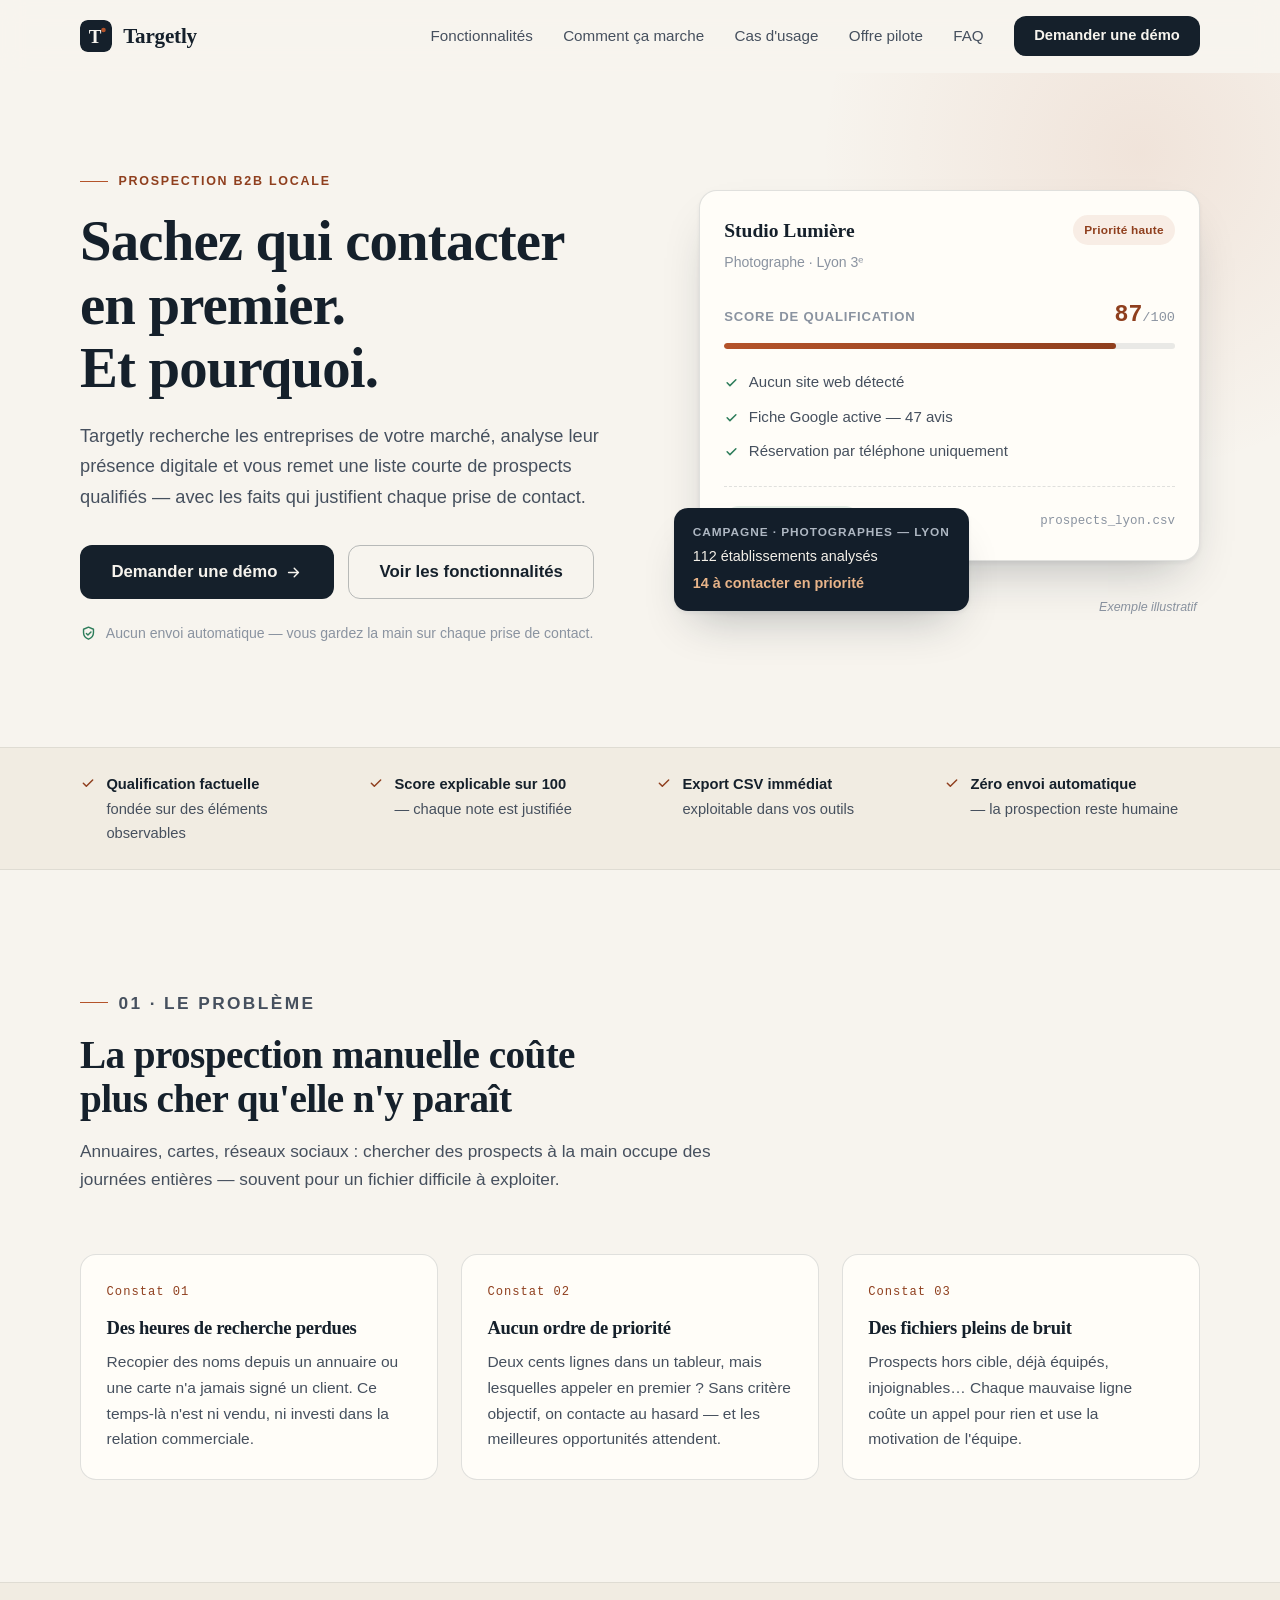
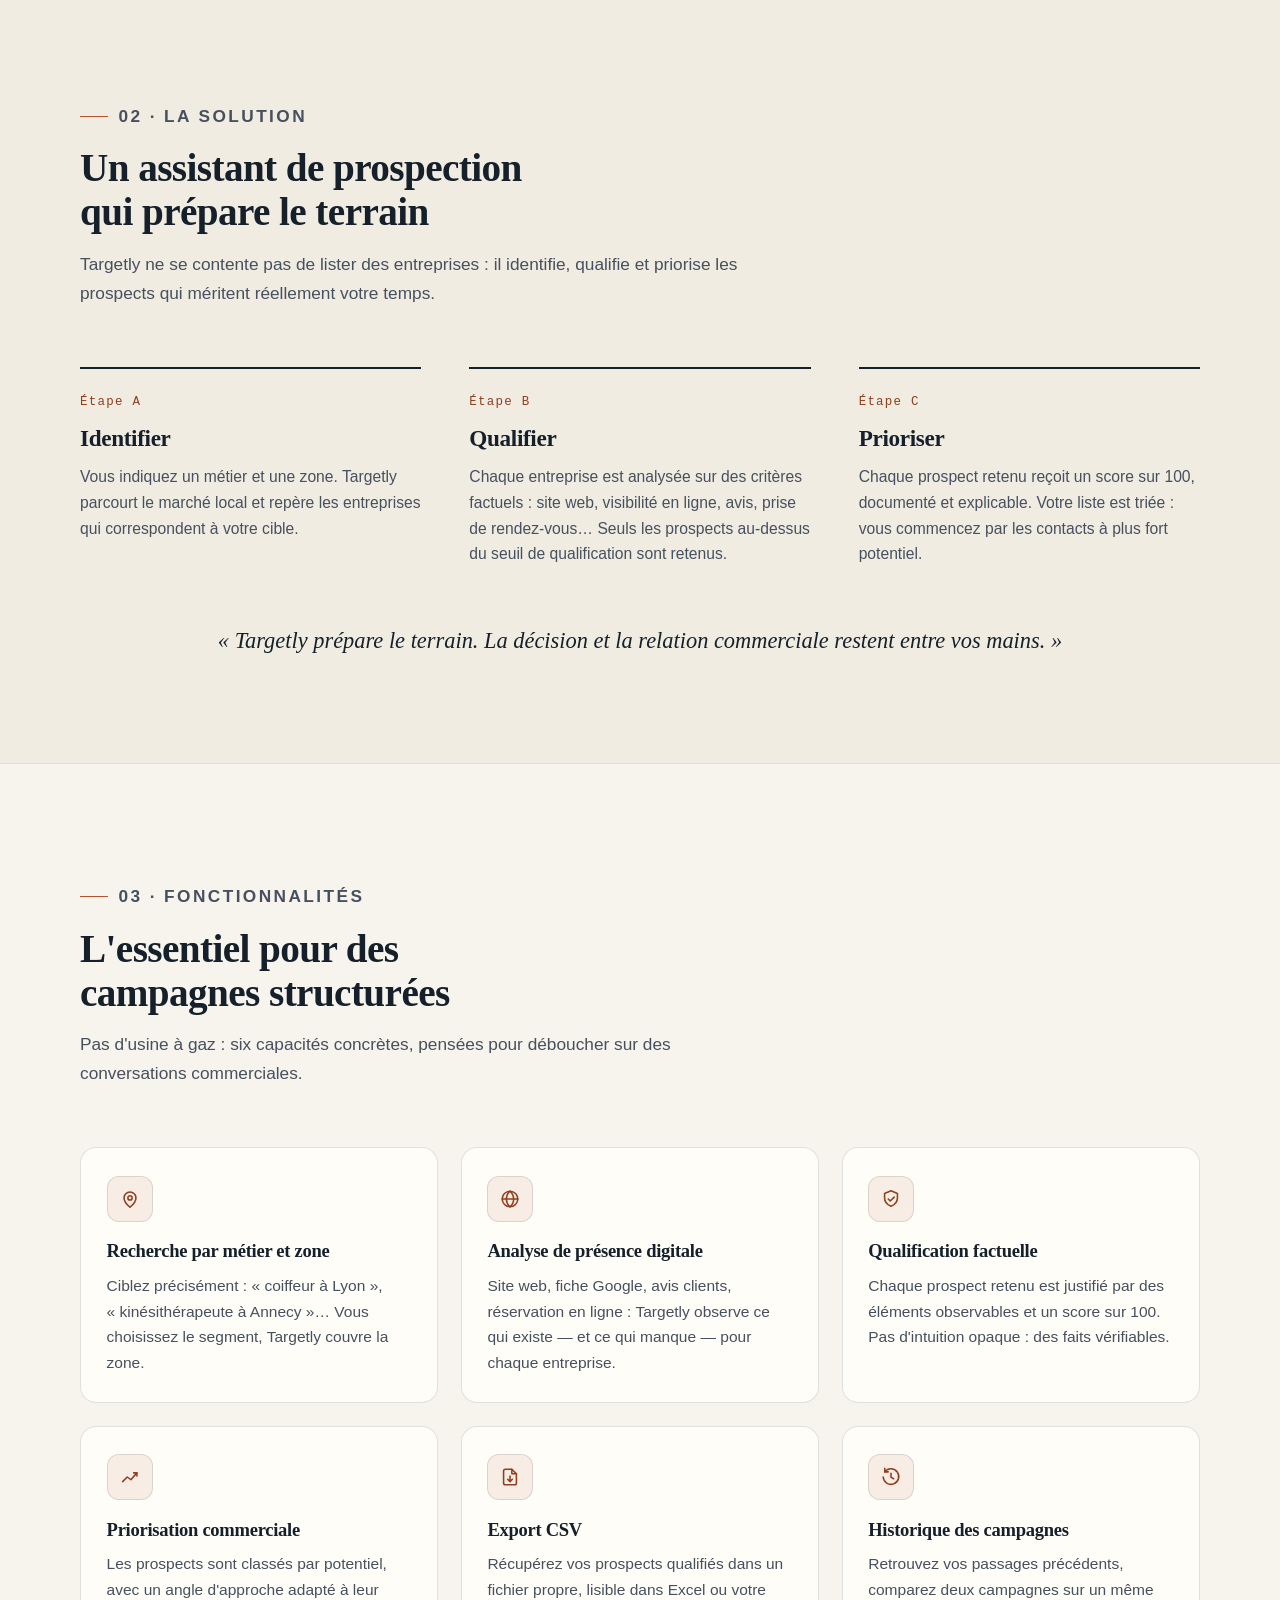
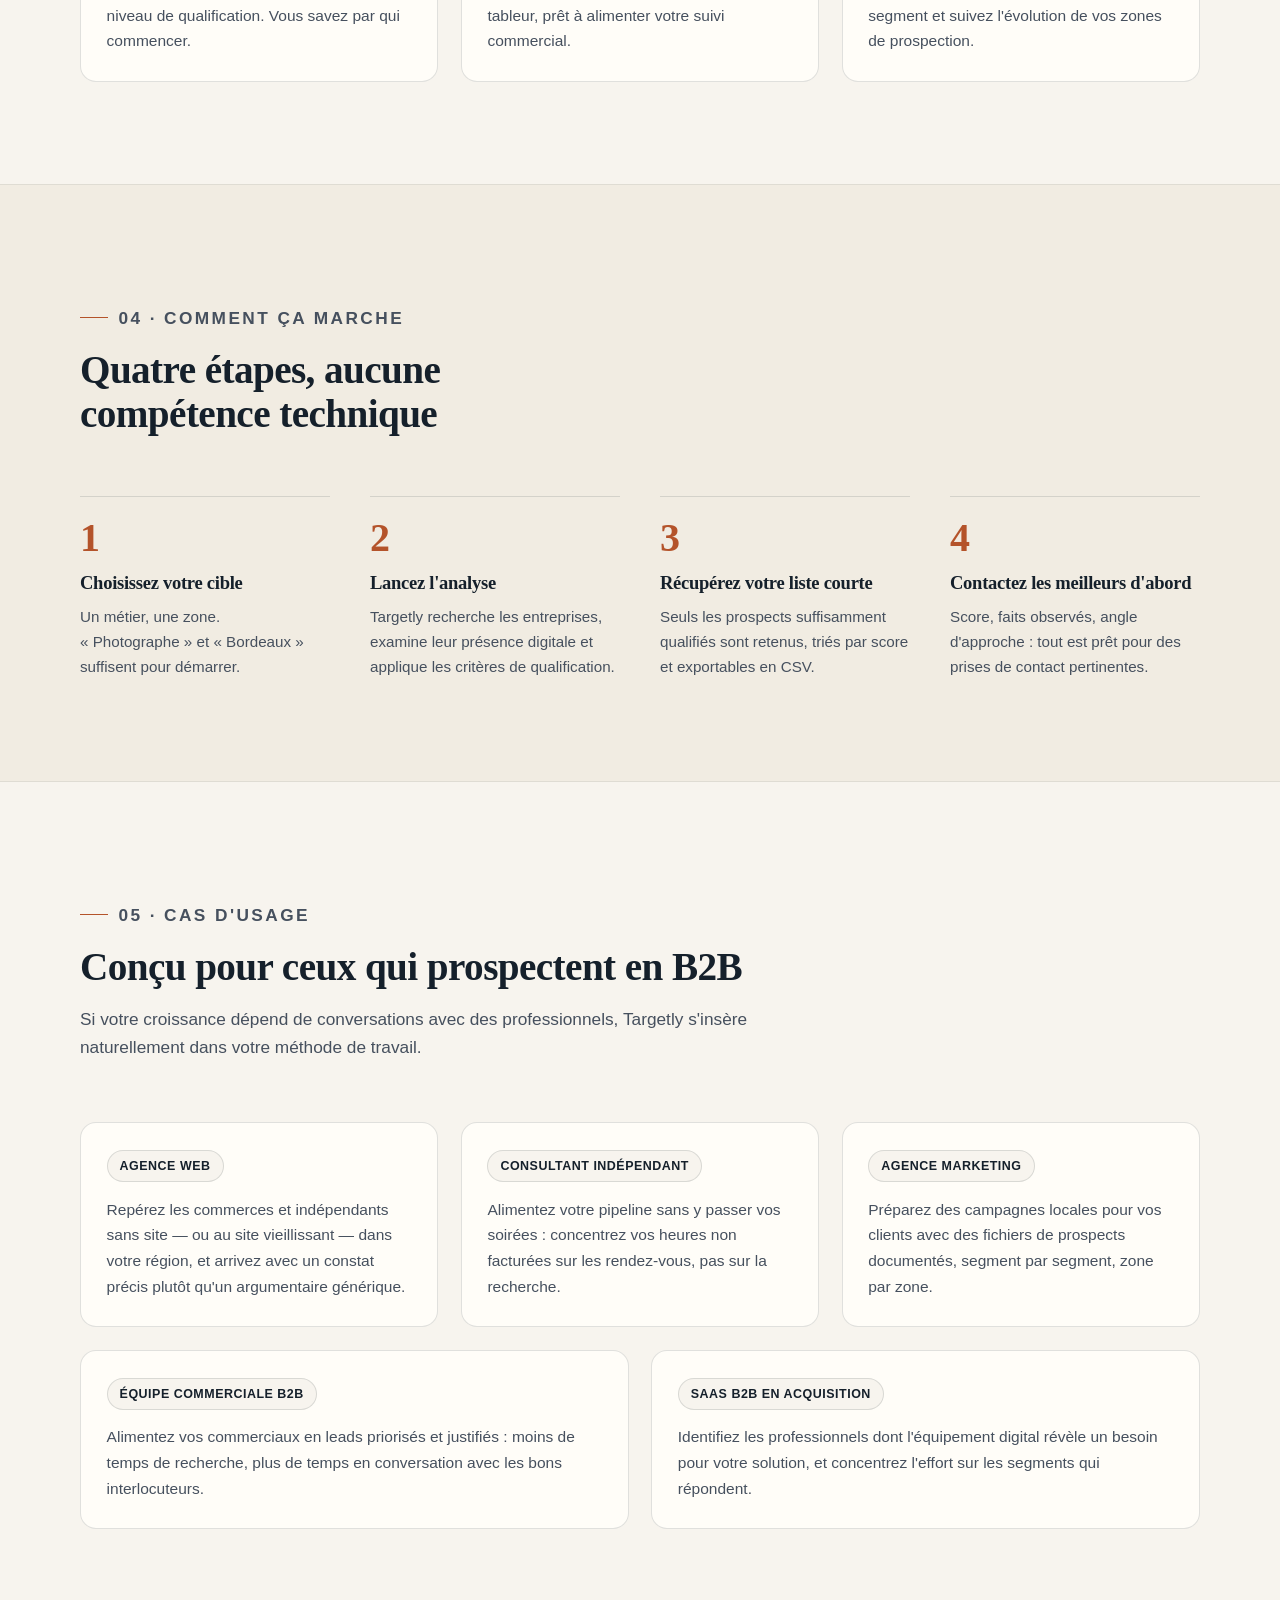
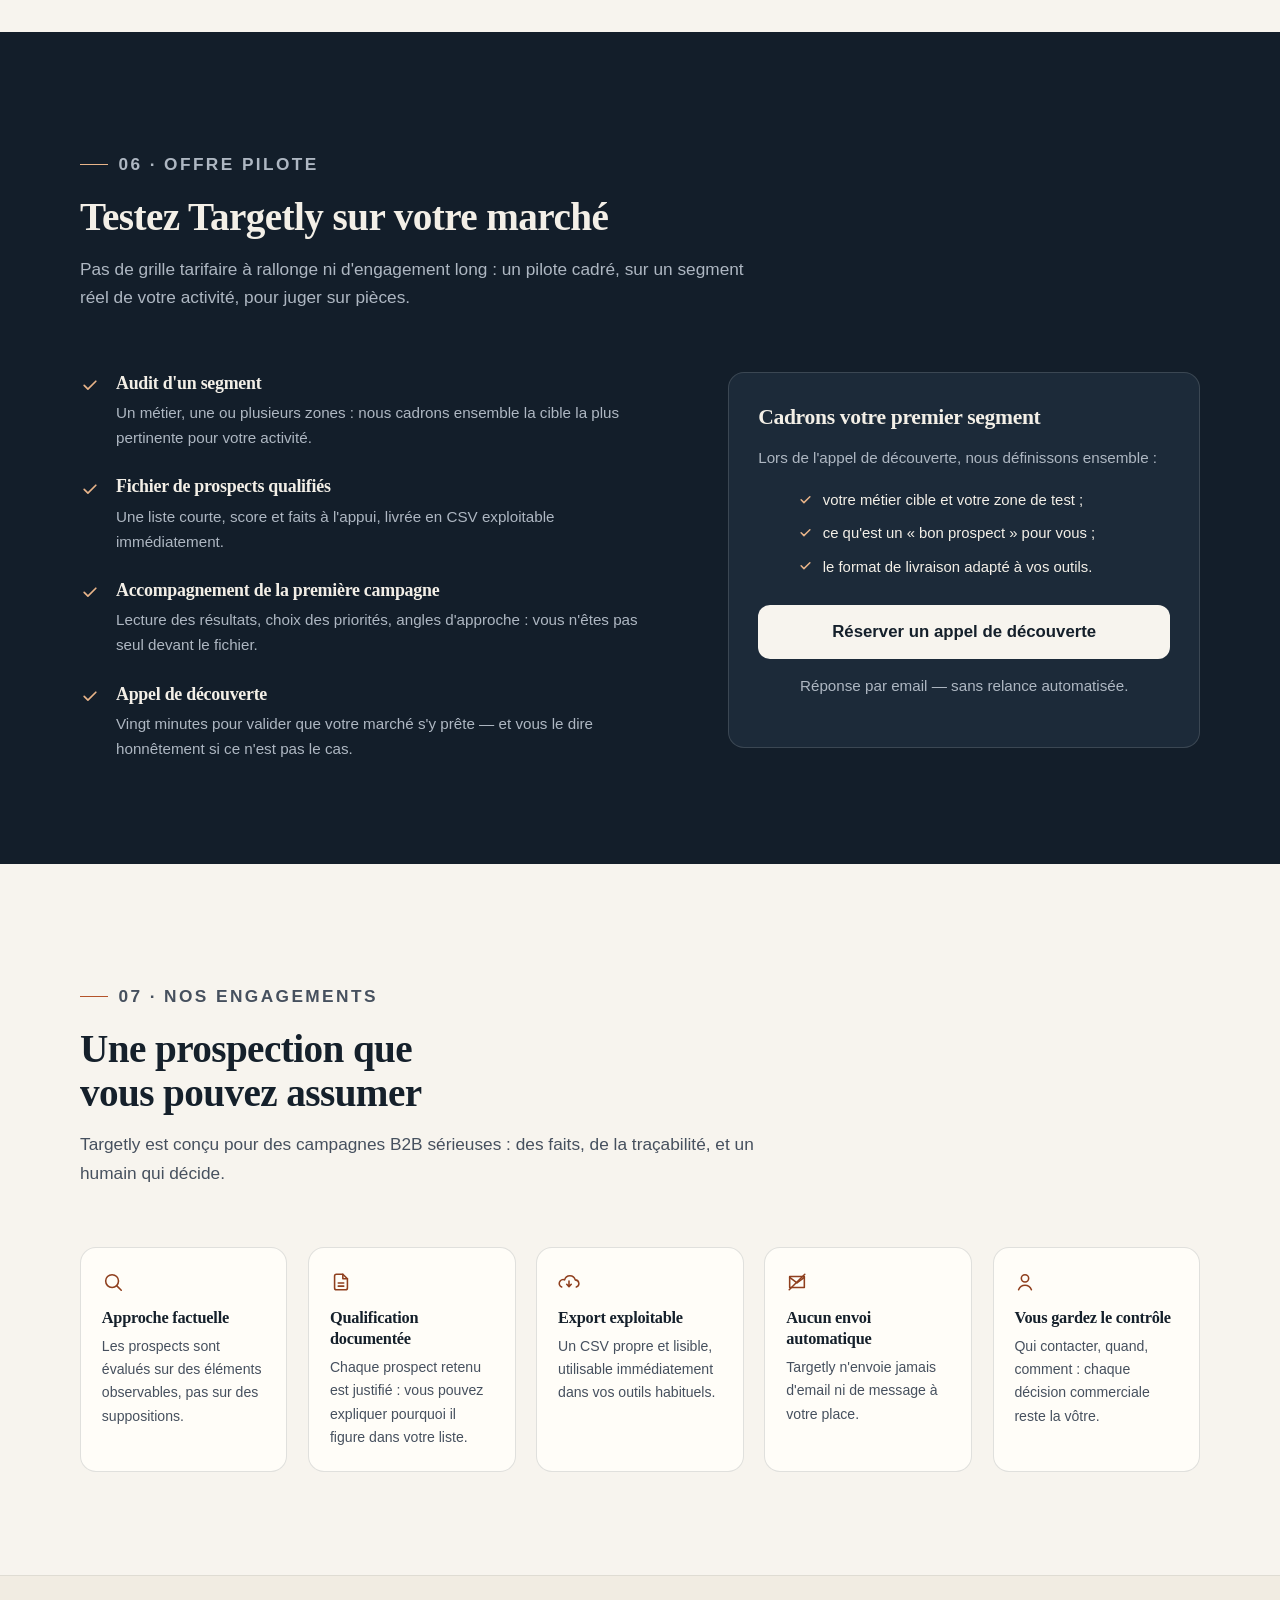
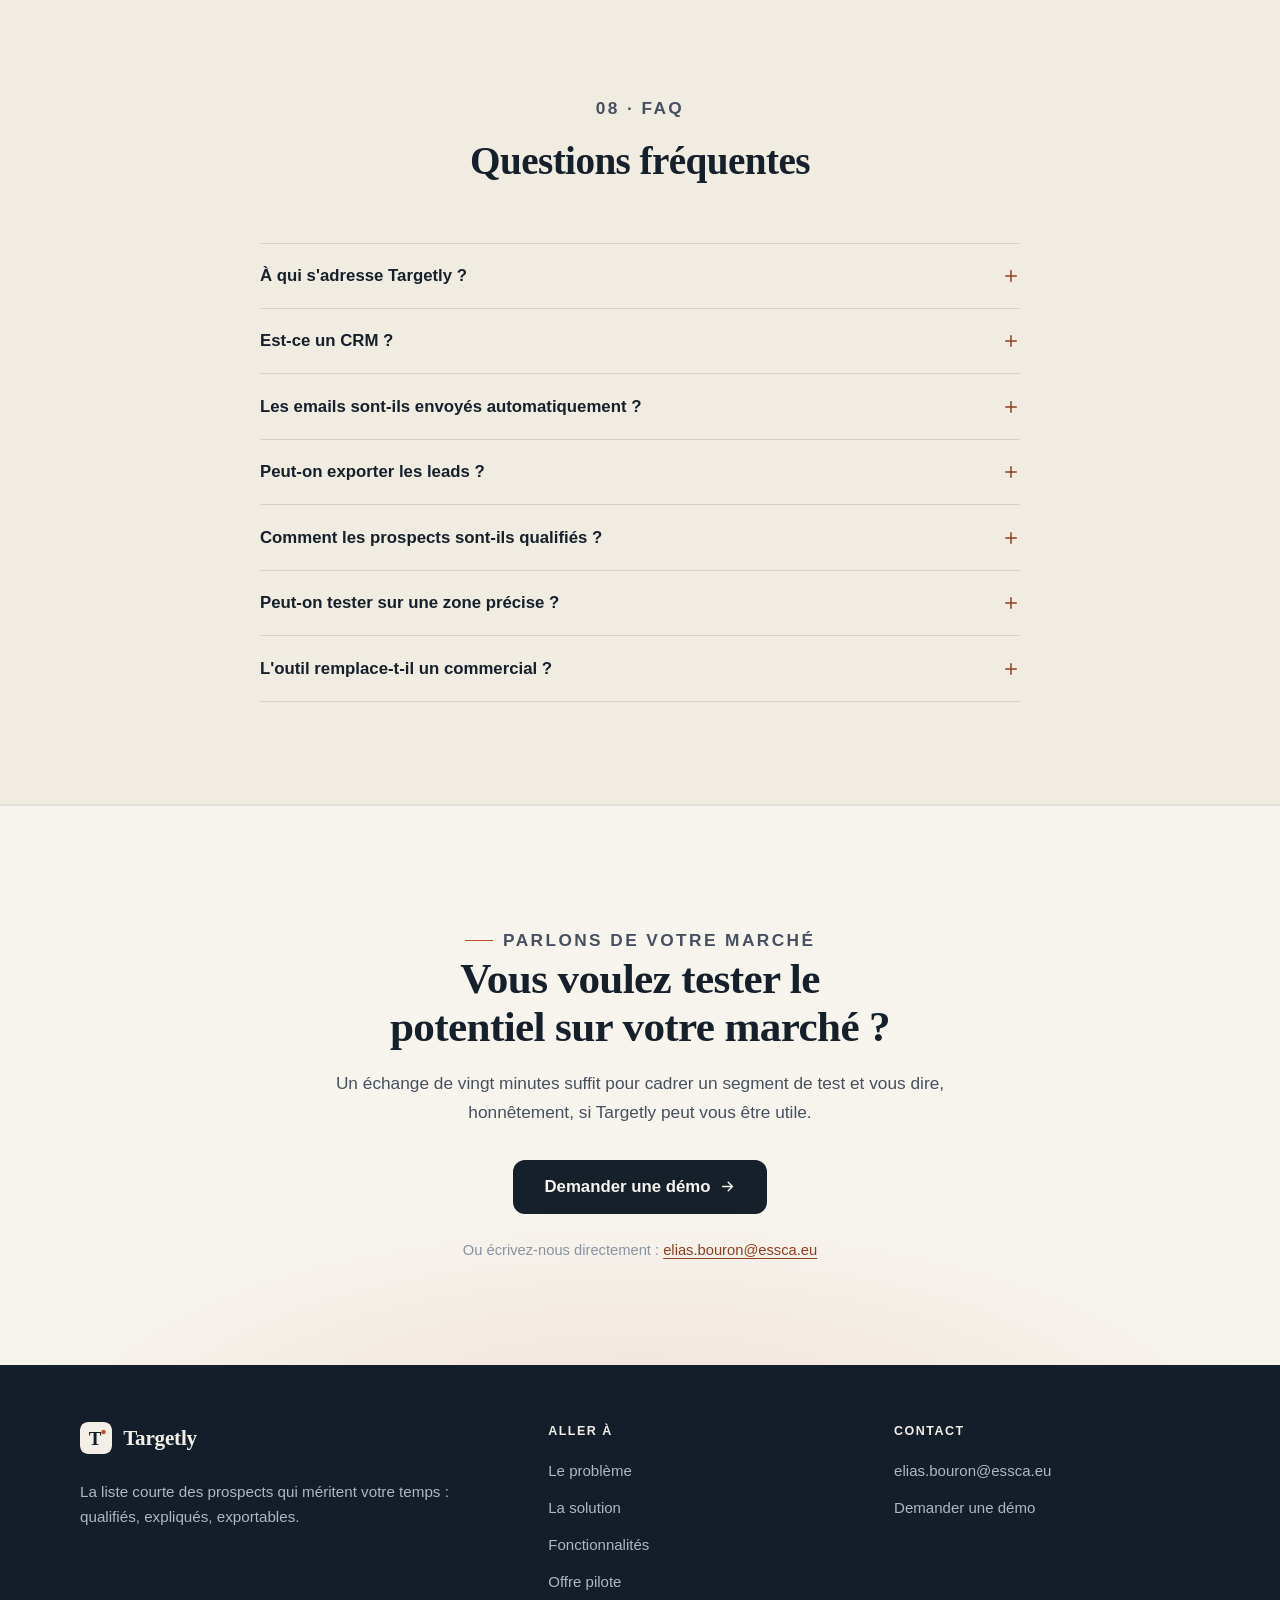
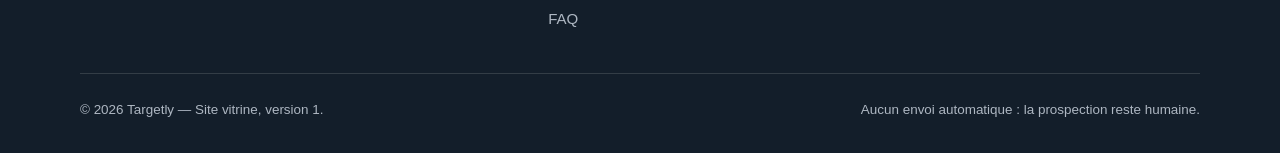
==== commit 49ad3513: "feat: rebrand product to Targetly - web UI title/logo, CLI usage, health banner, default CSV export " ====
--- a/website/index.html
+++ b/website/index.html
@@ -3,9 +3,9 @@
 <head>
   <meta charset="UTF-8">
   <meta name="viewport" content="width=device-width, initial-scale=1.0">
-  <title>Vitryne — Des prospects B2B qualifiés, priorisés, exportables</title>
-  <meta name="description" content="Vitryne recherche les entreprises de votre zone, analyse leur présence digitale et vous remet une liste courte de prospects qualifiés — avec les faits qui justifient chaque contact. Sans envoi automatique.">
-  <meta property="og:title" content="Vitryne — Des prospects B2B qualifiés, priorisés, exportables">
+  <title>Targetly — Des prospects B2B qualifiés, priorisés, exportables</title>
+  <meta name="description" content="Targetly recherche les entreprises de votre zone, analyse leur présence digitale et vous remet une liste courte de prospects qualifiés — avec les faits qui justifient chaque contact. Sans envoi automatique.">
+  <meta property="og:title" content="Targetly — Des prospects B2B qualifiés, priorisés, exportables">
   <meta property="og:description" content="Sachez qui contacter en premier, et pourquoi. Liste courte, score explicable, export CSV. Aucun envoi automatique.">
   <meta property="og:type" content="website">
   <link rel="icon" type="image/svg+xml" href="assets/img/favicon.svg">
@@ -18,13 +18,13 @@
   <!-- ======================================================= En-tête -->
   <header class="site-header">
     <div class="container header-inner">
-      <a class="brand" href="#" aria-label="Vitryne — retour en haut de page">
+      <a class="brand" href="#" aria-label="Targetly — retour en haut de page">
         <svg class="brand-mark" viewBox="0 0 64 64" xmlns="http://www.w3.org/2000/svg" aria-hidden="true">
           <rect width="64" height="64" rx="14" fill="#15202b"/>
-          <text x="30" y="45" text-anchor="middle" font-family="Georgia, 'Times New Roman', serif" font-size="38" font-weight="700" fill="#f7f4ee">V</text>
+          <text x="30" y="45" text-anchor="middle" font-family="Georgia, 'Times New Roman', serif" font-size="38" font-weight="700" fill="#f7f4ee">T</text>
           <circle cx="47" cy="20" r="4.5" fill="#b4532a"/>
         </svg>
-        <span class="brand-name">Vitryne</span>
+        <span class="brand-name">Targetly</span>
       </a>
 
       <button class="nav-toggle" type="button" aria-expanded="false" aria-controls="site-nav" aria-label="Ouvrir le menu">
@@ -40,7 +40,7 @@
           <li><a href="#offre-pilote">Offre pilote</a></li>
           <li><a href="#faq">FAQ</a></li>
           <!-- TODO&nbsp;: remplacer l'adresse provisoire par l'adresse de contact définitive -->
-          <li><a class="btn btn--primary" href="mailto:elias.bouron@essca.eu?subject=Demande%20de%20d%C3%A9mo%20%E2%80%94%20Vitryne">Demander une démo</a></li>
+          <li><a class="btn btn--primary" href="mailto:elias.bouron@essca.eu?subject=Demande%20de%20d%C3%A9mo%20%E2%80%94%20Targetly">Demander une démo</a></li>
         </ul>
       </nav>
     </div>
@@ -55,12 +55,12 @@
           <p class="eyebrow">Prospection B2B locale</p>
           <h1>Sachez qui contacter en&nbsp;premier. Et&nbsp;pourquoi.</h1>
           <p class="hero-lead">
-            Vitryne recherche les entreprises de votre marché, analyse leur présence
+            Targetly recherche les entreprises de votre marché, analyse leur présence
             digitale et vous remet une liste courte de prospects qualifiés —
             avec les faits qui justifient chaque prise de contact.
           </p>
           <div class="hero-actions">
-            <a class="btn btn--primary btn--lg" href="mailto:elias.bouron@essca.eu?subject=Demande%20de%20d%C3%A9mo%20%E2%80%94%20Vitryne">
+            <a class="btn btn--primary btn--lg" href="mailto:elias.bouron@essca.eu?subject=Demande%20de%20d%C3%A9mo%20%E2%80%94%20Targetly">
               Demander une démo
               <svg width="17" height="17" viewBox="0 0 24 24" fill="none" stroke="currentColor" stroke-width="2" stroke-linecap="round" stroke-linejoin="round" aria-hidden="true"><path d="M5 12h14M13 6l6 6-6 6"/></svg>
             </a>
@@ -190,7 +190,7 @@
           <p class="eyebrow">02 · La solution</p>
           <h2>Un assistant de prospection qui prépare le terrain</h2>
           <p>
-            Vitryne ne se contente pas de lister des entreprises&nbsp;: il identifie,
+            Targetly ne se contente pas de lister des entreprises&nbsp;: il identifie,
             qualifie et priorise les prospects qui méritent réellement votre temps.
           </p>
         </div>
@@ -199,7 +199,7 @@
             <span class="pillar-step">Étape A</span>
             <h3>Identifier</h3>
             <p>
-              Vous indiquez un métier et une zone. Vitryne parcourt le marché local
+              Vous indiquez un métier et une zone. Targetly parcourt le marché local
               et repère les entreprises qui correspondent à votre cible.
             </p>
           </div>
@@ -222,7 +222,7 @@
           </div>
         </div>
         <p class="solution-quote reveal">
-          «&nbsp;Vitryne prépare le terrain. La décision et la relation commerciale
+          «&nbsp;Targetly prépare le terrain. La décision et la relation commerciale
           restent entre vos mains.&nbsp;»
         </p>
       </div>
@@ -247,7 +247,7 @@
             <h3>Recherche par métier et zone</h3>
             <p>
               Ciblez précisément&nbsp;: «&nbsp;coiffeur à Lyon&nbsp;», «&nbsp;kinésithérapeute
-              à Annecy&nbsp;»… Vous choisissez le segment, Vitryne couvre la zone.
+              à Annecy&nbsp;»… Vous choisissez le segment, Targetly couvre la zone.
             </p>
           </article>
           <article class="card">
@@ -256,7 +256,7 @@
             </span>
             <h3>Analyse de présence digitale</h3>
             <p>
-              Site web, fiche Google, avis clients, réservation en ligne&nbsp;: Vitryne
+              Site web, fiche Google, avis clients, réservation en ligne&nbsp;: Targetly
               observe ce qui existe — et ce qui manque — pour chaque entreprise.
             </p>
           </article>
@@ -320,7 +320,7 @@
           <li class="step">
             <span class="step-num" aria-hidden="true">2</span>
             <h3>Lancez l'analyse</h3>
-            <p>Vitryne recherche les entreprises, examine leur présence digitale et applique les critères de qualification.</p>
+            <p>Targetly recherche les entreprises, examine leur présence digitale et applique les critères de qualification.</p>
           </li>
           <li class="step">
             <span class="step-num" aria-hidden="true">3</span>
@@ -344,7 +344,7 @@
           <h2>Conçu pour ceux qui prospectent en B2B</h2>
           <p>
             Si votre croissance dépend de conversations avec des professionnels,
-            Vitryne s'insère naturellement dans votre méthode de travail.
+            Targetly s'insère naturellement dans votre méthode de travail.
           </p>
         </div>
         <ul class="usecase-grid reveal" data-stagger>
@@ -393,7 +393,7 @@
       <div class="container">
         <div class="section-head reveal">
           <p class="eyebrow">06 · Offre pilote</p>
-          <h2>Testez Vitryne sur votre marché</h2>
+          <h2>Testez Targetly sur votre marché</h2>
           <p>
             Pas de grille tarifaire à rallonge ni d'engagement long&nbsp;: un pilote
             cadré, sur un segment réel de votre activité, pour juger sur pièces.
@@ -448,7 +448,7 @@
                 le format de livraison adapté à vos outils.
               </li>
             </ul>
-            <a class="btn btn--paper btn--lg" href="mailto:elias.bouron@essca.eu?subject=Offre%20pilote%20%E2%80%94%20Vitryne">Réserver un appel de découverte</a>
+            <a class="btn btn--paper btn--lg" href="mailto:elias.bouron@essca.eu?subject=Offre%20pilote%20%E2%80%94%20Targetly">Réserver un appel de découverte</a>
             <p class="pilot-card-note">Réponse par email — sans relance automatisée.</p>
           </aside>
         </div>
@@ -462,7 +462,7 @@
           <p class="eyebrow">07 · Nos engagements</p>
           <h2>Une prospection que vous pouvez assumer</h2>
           <p>
-            Vitryne est conçu pour des campagnes B2B sérieuses&nbsp;: des faits,
+            Targetly est conçu pour des campagnes B2B sérieuses&nbsp;: des faits,
             de la traçabilité, et un humain qui décide.
           </p>
         </div>
@@ -485,7 +485,7 @@
           <li class="pledge">
             <svg width="22" height="22" viewBox="0 0 24 24" fill="none" stroke="currentColor" stroke-width="1.7" stroke-linecap="round" stroke-linejoin="round" aria-hidden="true"><path d="M4 6h16v12H4z"/><path d="M4 7l8 6 8-6"/><path d="M3.5 20.5l17-17"/></svg>
             <h3>Aucun envoi automatique</h3>
-            <p>Vitryne n'envoie jamais d'email ni de message à votre place.</p>
+            <p>Targetly n'envoie jamais d'email ni de message à votre place.</p>
           </li>
           <li class="pledge">
             <svg width="22" height="22" viewBox="0 0 24 24" fill="none" stroke="currentColor" stroke-width="1.7" stroke-linecap="round" stroke-linejoin="round" aria-hidden="true"><circle cx="12" cy="8" r="4"/><path d="M5 20.5c1.3-3.3 4-5 7-5s5.7 1.7 7 5"/></svg>
@@ -506,7 +506,7 @@
         <div class="faq-list reveal">
           <details>
             <summary>
-              À qui s'adresse Vitryne&nbsp;?
+              À qui s'adresse Targetly&nbsp;?
               <svg width="18" height="18" viewBox="0 0 24 24" fill="none" stroke="currentColor" stroke-width="2" stroke-linecap="round" aria-hidden="true"><path d="M12 5v14M5 12h14"/></svg>
             </summary>
             <p>
@@ -521,7 +521,7 @@
               <svg width="18" height="18" viewBox="0 0 24 24" fill="none" stroke="currentColor" stroke-width="2" stroke-linecap="round" aria-hidden="true"><path d="M12 5v14M5 12h14"/></svg>
             </summary>
             <p>
-              Non. Vitryne intervient en amont&nbsp;: il constitue une liste de prospects
+              Non. Targetly intervient en amont&nbsp;: il constitue une liste de prospects
               qualifiés que vous exploitez ensuite dans vos outils — tableur ou CRM
               existant. Il ne remplace pas votre outil de suivi.
             </p>
@@ -532,7 +532,7 @@
               <svg width="18" height="18" viewBox="0 0 24 24" fill="none" stroke="currentColor" stroke-width="2" stroke-linecap="round" aria-hidden="true"><path d="M12 5v14M5 12h14"/></svg>
             </summary>
             <p>
-              Jamais. Vitryne ne contacte personne à votre place. Il prépare la liste
+              Jamais. Targetly ne contacte personne à votre place. Il prépare la liste
               et les arguments&nbsp;; la prise de contact reste entièrement entre vos mains.
             </p>
           </details>
@@ -574,7 +574,7 @@
               <svg width="18" height="18" viewBox="0 0 24 24" fill="none" stroke="currentColor" stroke-width="2" stroke-linecap="round" aria-hidden="true"><path d="M12 5v14M5 12h14"/></svg>
             </summary>
             <p>
-              Non, et ce n'est pas l'objectif. Vitryne supprime la recherche manuelle
+              Non, et ce n'est pas l'objectif. Targetly supprime la recherche manuelle
               et le tri de masse pour que le temps commercial soit consacré aux
               conversations — là où il a de la valeur.
             </p>
@@ -590,13 +590,13 @@
         <h2>Vous voulez tester le potentiel sur votre marché&nbsp;?</h2>
         <p>
           Un échange de vingt minutes suffit pour cadrer un segment de test et vous
-          dire, honnêtement, si Vitryne peut vous être utile.
+          dire, honnêtement, si Targetly peut vous être utile.
         </p>
         <div class="hero-actions">
           <!-- TODO&nbsp;: remplacer l'adresse provisoire par l'adresse de contact définitive.
                Alternative sans email&nbsp;: décommenter le bouton neutre ci-dessous et
                supprimer le lien mailto. -->
-          <a class="btn btn--primary btn--lg" href="mailto:elias.bouron@essca.eu?subject=Demande%20de%20d%C3%A9mo%20%E2%80%94%20Vitryne">
+          <a class="btn btn--primary btn--lg" href="mailto:elias.bouron@essca.eu?subject=Demande%20de%20d%C3%A9mo%20%E2%80%94%20Targetly">
             Demander une démo
             <svg width="17" height="17" viewBox="0 0 24 24" fill="none" stroke="currentColor" stroke-width="2" stroke-linecap="round" stroke-linejoin="round" aria-hidden="true"><path d="M5 12h14M13 6l6 6-6 6"/></svg>
           </a>
@@ -615,13 +615,13 @@
     <div class="container">
       <div class="footer-grid">
         <div>
-          <a class="brand" href="#" aria-label="Vitryne — retour en haut de page">
+          <a class="brand" href="#" aria-label="Targetly — retour en haut de page">
             <svg class="brand-mark" viewBox="0 0 64 64" xmlns="http://www.w3.org/2000/svg" aria-hidden="true">
               <rect width="64" height="64" rx="14" fill="#f3efe7"/>
-              <text x="30" y="45" text-anchor="middle" font-family="Georgia, 'Times New Roman', serif" font-size="38" font-weight="700" fill="#131e2a">V</text>
+              <text x="30" y="45" text-anchor="middle" font-family="Georgia, 'Times New Roman', serif" font-size="38" font-weight="700" fill="#131e2a">T</text>
               <circle cx="47" cy="20" r="4.5" fill="#b4532a"/>
             </svg>
-            <span class="brand-name">Vitryne</span>
+            <span class="brand-name">Targetly</span>
           </a>
           <p class="footer-tagline">
             La liste courte des prospects qui méritent votre temps&nbsp;: qualifiés,
@@ -648,7 +648,7 @@
         </div>
       </div>
       <div class="footer-bottom">
-        <span>© <span data-year>2026</span> Vitryne — Site vitrine, version 1.</span>
+        <span>© <span data-year>2026</span> Targetly — Site vitrine, version 1.</span>
         <span>Aucun envoi automatique&nbsp;: la prospection reste humaine.</span>
       </div>
     </div>
--- a/website/assets/css/styles.css
+++ b/website/assets/css/styles.css
@@ -1,5 +1,5 @@
 /* ==========================================================================
-   Vitryne — Site vitrine (V1)
+   Targetly — Site vitrine (V1)
    Design system : papier chaud / encre bleu nuit / accent cuivre.
    Aucune dépendance externe : polices système uniquement.
    ========================================================================== */
